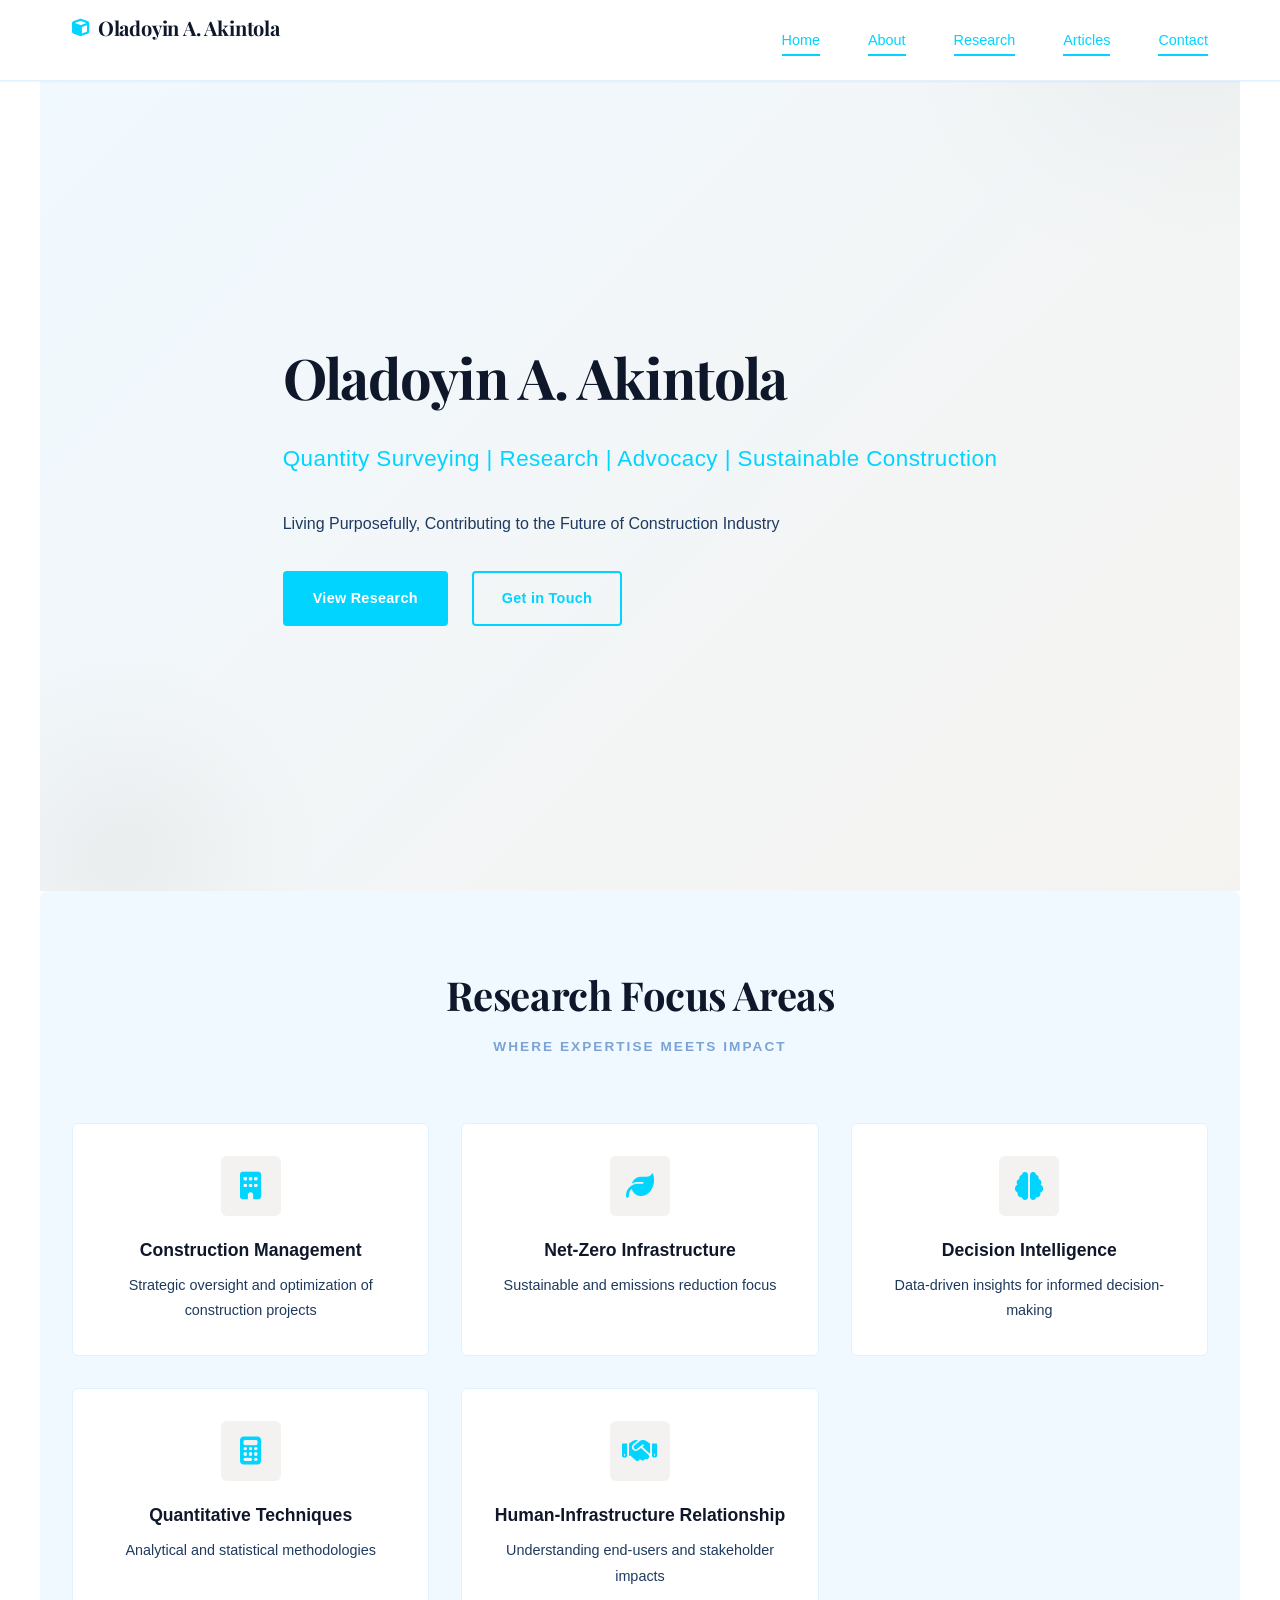
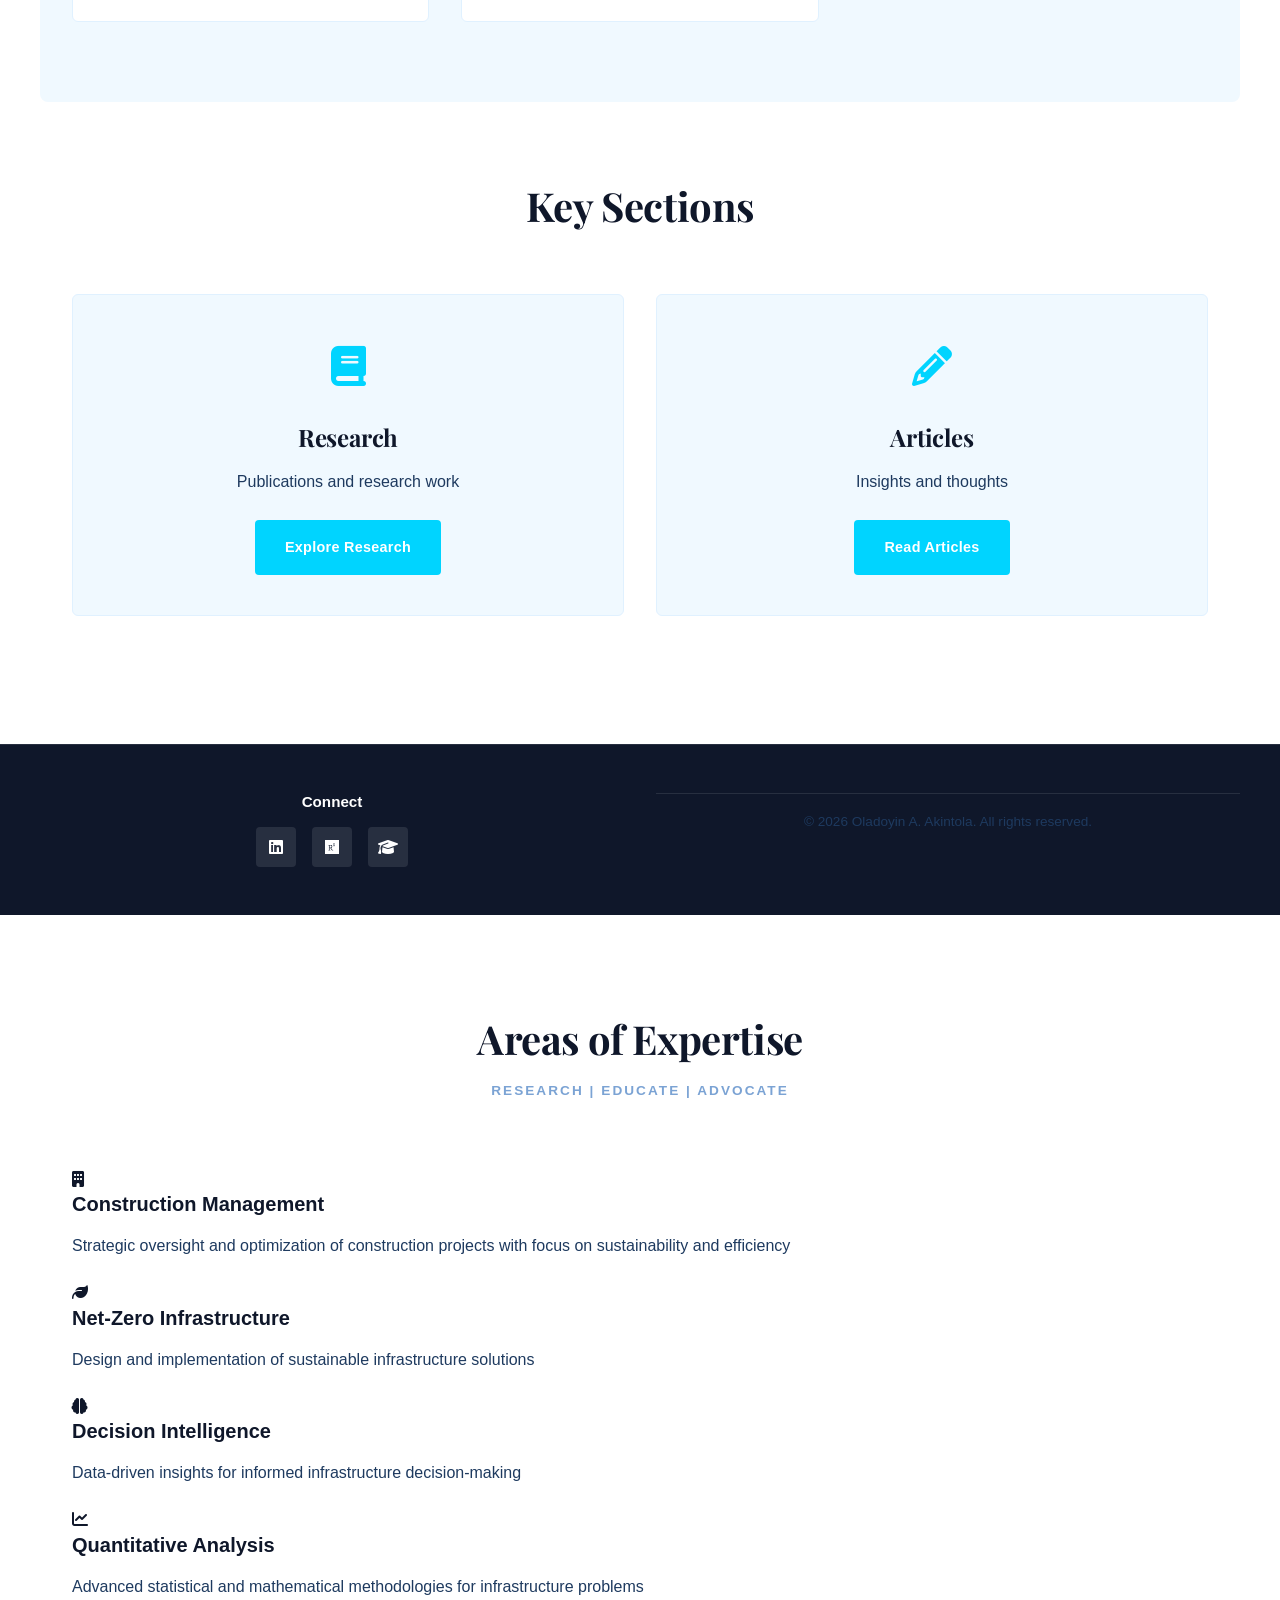
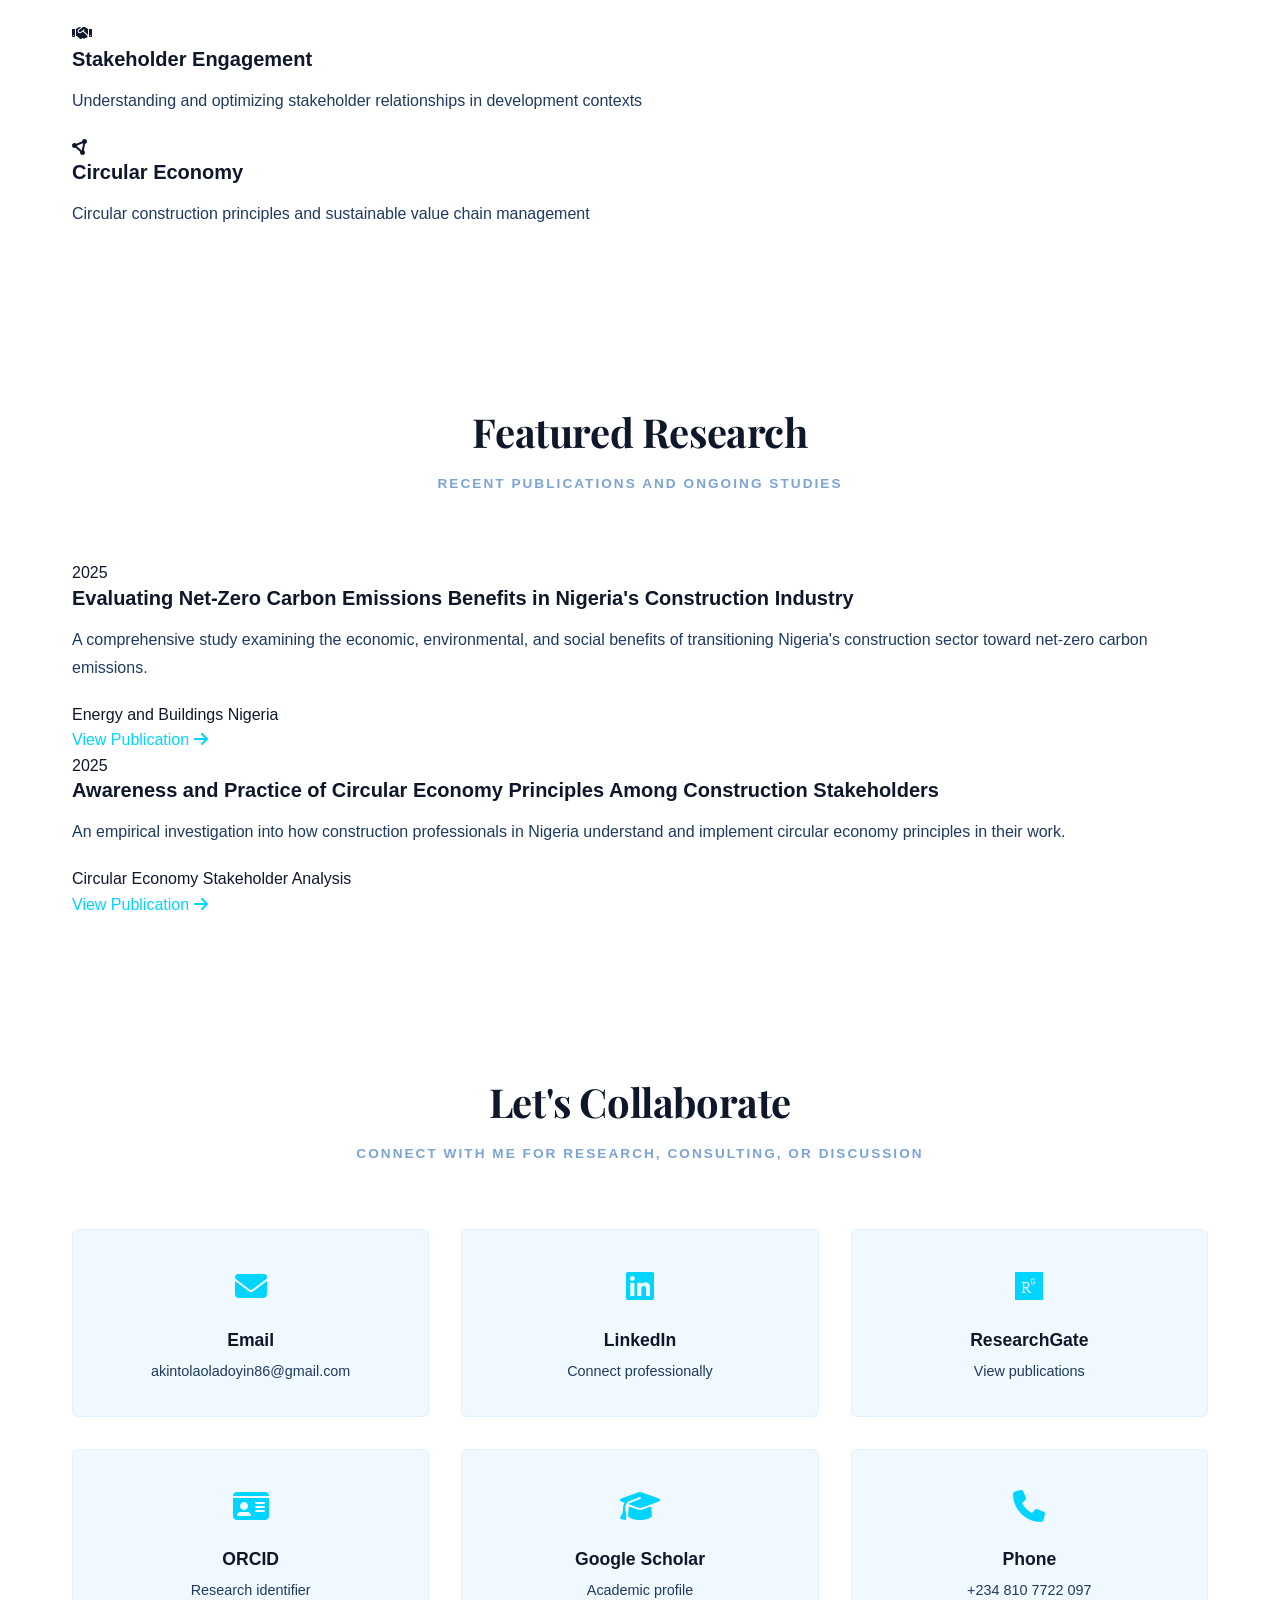
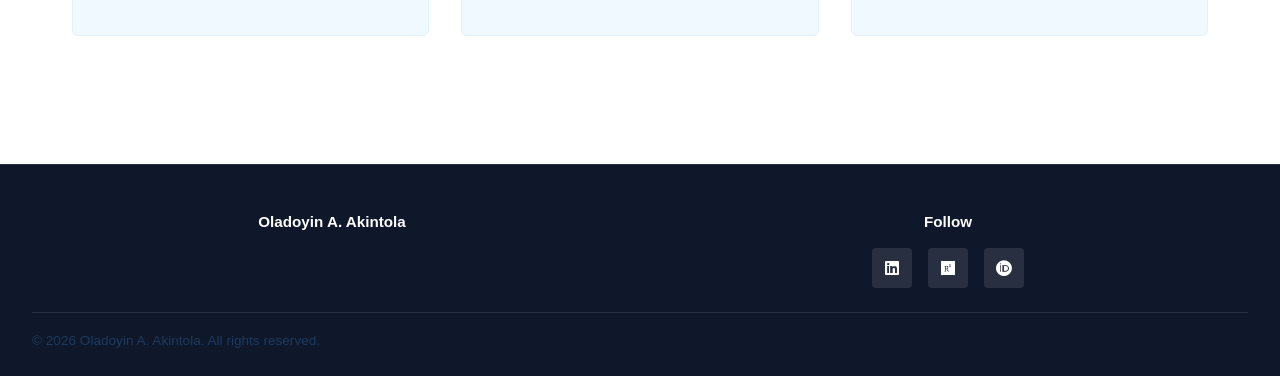
==== index.html @ c30447e1 "Update index.html" ====
<!DOCTYPE html>
<html lang="en">
<head>
    <meta charset="UTF-8">
    <meta name="viewport" content="width=device-width, initial-scale=1.0">
    <title>Oladoyin A. Akintola</title>
    <link href="https://fonts.googleapis.com/css2?family=Playfair+Display:wght@400;500;600;700&family=Inter:wght@300;400;500;600;700&display=swap" rel="stylesheet">
    <link rel="stylesheet" href="https://cdnjs.cloudflare.com/ajax/libs/font-awesome/6.4.0/css/all.min.css">
    <link rel="stylesheet" href="style.css">
</head>
<body>
    <!-- Navigation -->
    <nav class="navbar">
        <div class="nav-container">
            <h2 class="logo"><i class="fas fa-cube"></i> Oladoyin A. Akintola</h2>
            <ul class="nav-links">
                <li><a href="index.html" class="nav-link active">Home</a></li>
                <li><a href="about.html" class="nav-link">About</a></li>
                <li><a href="portfolio.html" class="nav-link">Research</a></li>
                <li><a href="blog.html" class="nav-link">Articles</a></li>
                <li><a href="contact.html" class="nav-link">Contact</a></li>
            </ul>
            <div class="hamburger">
                <span></span>
                <span></span>
                <span></span>
            </div>
        </div>
    </nav>

    <!-- HERO -->
    <section class="hero">
        <div class="hero-content">
            <div class="hero-text">
                <h1 class="hero-title">Oladoyin A. Akintola</h1>
                <p class="hero-subtitle">Quantity Surveying | Research | Advocacy | Sustainable Construction</p>
                <p class="hero-description">Living Purposefully, Contributing to the Future of Construction Industry</p>
                <div class="hero-cta">
                    <a href="#portfolio" class="btn btn-primary">View Research</a>
                    <a href="#contact" class="btn btn-secondary">Get in Touch</a>
                </div>
            </div>
        </div>
    </section>
  
    <!-- AREAS OF INTERESTS -->
    <section class="interests">
        <div class="section-header">
            <h2 class="section-title">Research Focus Areas</h2>
            <p class="section-subtitle">Where expertise meets impact</p>
        </div>
        <div class="interests-grid">
            <div class="interest-card">
                <div class="card-icon"><i class="fas fa-building"></i></div>
                <h3>Construction Management</h3>
                <p>Strategic oversight and optimization of construction projects</p>
            </div>
            <div class="interest-card">
                <div class="card-icon"><i class="fas fa-leaf"></i></div>
                <h3>Net-Zero Infrastructure</h3>
                <p>Sustainable and emissions reduction focus</p>
            </div>
            <div class="interest-card">
                <div class="card-icon"><i class="fas fa-brain"></i></div>
                <h3>Decision Intelligence</h3>
                <p>Data-driven insights for informed decision-making</p>
            </div>
            <div class="interest-card">
                <div class="card-icon"><i class="fas fa-calculator"></i></div>
                <h3>Quantitative Techniques</h3>
                <p>Analytical and statistical methodologies</p>
            </div>
            <div class="interest-card">
                <div class="card-icon"><i class="fas fa-handshake"></i></div>
                <h3>Human-Infrastructure Relationship</h3>
                <p>Understanding end-users and stakeholder impacts</p>
            </div>
        </div>
    </section>

    <!-- RESEARCH & ARTICLES -->
    <section class="actions" id="portfolio">
        <div class="section-header">
            <h2 class="section-title">Key Sections</h2>
        </div>
        <div class="actions-container">
            <div class="action-card">
                <div class="action-icon"><i class="fas fa-book"></i></div>
                <h2>Research</h2>
                <p>Publications and research work</p>
                <a href="portfolio.html" class="btn btn-primary">Explore Research</a>
            </div>

            <div class="action-card">
                <div class="action-icon"><i class="fas fa-pencil-alt"></i></div>
                <h2>Articles</h2>
                <p>Insights and thoughts</p>
                <a href="blog.html" class="btn btn-primary">Read Articles</a>
            </div>
        </div>
    </section>

    <!-- FOOTER -->
    <footer>
        <div class="footer-content">
            <div class="footer-section">
                <h4>Connect</h4>
                <div class="social-links">
                    <a href="https://www.linkedin.com/in/oladoyin-abidemi-akintola-975780237" title="LinkedIn" target="_blank"><i class="fab fa-linkedin"></i></a>
                    <a href="https://www.researchgate.net/profile/Oladoyin-Akintola" title="ResearchGate" target="_blank"><i class="fab fa-researchgate"></i></a>
                    <a href="https://scholar.google.com/citations?user=EJXc004AAAAJ&hl=en" title="Google Scholar" target="_blank"><i class="fas fa-graduation-cap"></i></a>
                </div>
            </div>
            <div class="footer-section">
                <p>&copy; 2026 Oladoyin A. Akintola. All rights reserved.</p>
            </div>
        </div>
    </footer>

    <script src="script.js"></script>
</body>
</html>
                    </p>
                </div>

    <!-- Expertise Section -->
    <section class="expertise" id="expertise">
        <div class="container">
            <div class="section-header">
                <h2 class="section-title">Areas of Expertise</h2>
                <p class="section-subtitle">Research | Educate | Advocate</p>
            </div>

            <div class="expertise-grid">
                <div class="expertise-card">
                    <div class="expertise-icon">
                        <i class="fas fa-building"></i>
                    </div>
                    <h3>Construction Management</h3>
                    <p>Strategic oversight and optimization of construction projects with focus on sustainability and efficiency</p>
                </div>

                <div class="expertise-card">
                    <div class="expertise-icon">
                        <i class="fas fa-leaf"></i>
                    </div>
                    <h3>Net-Zero Infrastructure</h3>
                    <p>Design and implementation of sustainable infrastructure solutions</p>
                </div>

                <div class="expertise-card">
                    <div class="expertise-icon">
                        <i class="fas fa-brain"></i>
                    </div>
                    <h3>Decision Intelligence</h3>
                    <p>Data-driven insights for informed infrastructure decision-making</p>
                </div>

                <div class="expertise-card">
                    <div class="expertise-icon">
                        <i class="fas fa-chart-line"></i>
                    </div>
                    <h3>Quantitative Analysis</h3>
                    <p>Advanced statistical and mathematical methodologies for infrastructure problems</p>
                </div>

                <div class="expertise-card">
                    <div class="expertise-icon">
                        <i class="fas fa-handshake"></i>
                    </div>
                    <h3>Stakeholder Engagement</h3>
                    <p>Understanding and optimizing stakeholder relationships in development contexts</p>
                </div>

                <div class="expertise-card">
                    <div class="expertise-icon">
                        <i class="fas fa-circle-nodes"></i>
                    </div>
                    <h3>Circular Economy</h3>
                    <p>Circular construction principles and sustainable value chain management</p>
                </div>
            </div>
        </div>
    </section>

    <!-- Research Section -->
    <section class="research" id="research">
        <div class="container">
            <div class="section-header">
                <h2 class="section-title">Featured Research</h2>
                <p class="section-subtitle">Recent publications and ongoing studies</p>
            </div>

            <div class="research-grid">
                <article class="research-card">
                    <div class="research-year">2025</div>
                    <h3>Evaluating Net-Zero Carbon Emissions Benefits in Nigeria's Construction Industry</h3>
                    <p>A comprehensive study examining the economic, environmental, and social benefits of transitioning Nigeria's construction sector toward net-zero carbon emissions.</p>
                    <div class="research-meta">
                        <span class="research-tag">Energy and Buildings</span>
                        <span class="research-tag">Nigeria</span>
                    </div>
                    <a href="https://doi.org/10.1016/j.enbuild.2025.116509" class="research-link" target="_blank">
                        View Publication <i class="fas fa-arrow-right"></i>
                    </a>
                </article>

                <article class="research-card">
                    <div class="research-year">2025</div>
                    <h3>Awareness and Practice of Circular Economy Principles Among Construction Stakeholders</h3>
                    <p>An empirical investigation into how construction professionals in Nigeria understand and implement circular economy principles in their work.</p>
                    <div class="research-meta">
                        <span class="research-tag">Circular Economy</span>
                        <span class="research-tag">Stakeholder Analysis</span>
                    </div>
                    <a href="https://doi.org/10.5130/ajceb.v25i2.9126" class="research-link" target="_blank">
                        View Publication <i class="fas fa-arrow-right"></i>
                    </a>
                </article>
            </div>
        </div>
    </section>

    <!-- Contact Section -->
    <section class="contact" id="contact">
        <div class="container">
            <div class="section-header">
                <h2 class="section-title">Let's Collaborate</h2>
                <p class="section-subtitle">Connect with me for research, consulting, or discussion</p>
            </div>

            <div class="contact-grid">
                <a href="mailto:akintolaoladoyin86@gmail.com" class="contact-card">
                    <div class="contact-icon">
                        <i class="fas fa-envelope"></i>
                    </div>
                    <h3>Email</h3>
                    <p>akintolaoladoyin86@gmail.com</p>
                </a>

                <a href="https://www.linkedin.com/in/oladoyin-abidemi-akintola-975780237" target="_blank" class="contact-card">
                    <div class="contact-icon">
                        <i class="fab fa-linkedin"></i>
                    </div>
                    <h3>LinkedIn</h3>
                    <p>Connect professionally</p>
                </a>

                <a href="https://www.researchgate.net/profile/Oladoyin-Akintola" target="_blank" class="contact-card">
                    <div class="contact-icon">
                        <i class="fab fa-researchgate"></i>
                    </div>
                    <h3>ResearchGate</h3>
                    <p>View publications</p>
                </a>

                <a href="https://orcid.org/0009-0006-7702-298X" target="_blank" class="contact-card">
                    <div class="contact-icon">
                        <i class="fas fa-id-card"></i>
                    </div>
                    <h3>ORCID</h3>
                    <p>Research identifier</p>
                </a>

                <a href="https://scholar.google.com/citations?user=EJXc004AAAAJ&hl=en" target="_blank" class="contact-card">
                    <div class="contact-icon">
                        <i class="fas fa-graduation-cap"></i>
                    </div>
                    <h3>Google Scholar</h3>
                    <p>Academic profile</p>
                </a>

                <a href="tel:+2348107722097" class="contact-card">
                    <div class="contact-icon">
                        <i class="fas fa-phone"></i>
                    </div>
                    <h3>Phone</h3>
                    <p>+234 810 7722 097</p>
                </a>
            </div>
        </div>
    </section>

    <!-- Footer -->
    <footer class="footer">
        <div class="container">
            <div class="footer-content">
                <div class="footer-section">
                    <h4>Oladoyin A. Akintola</h4>
                </div>

                <div class="footer-section">
                    <h4>Follow</h4>
                    <div class="social-links">
                        <a href="https://www.linkedin.com/in/oladoyin-abidemi-akintola-975780237" target="_blank">
                            <i class="fab fa-linkedin"></i>
                        </a>
                        <a href="https://www.researchgate.net/profile/Oladoyin-Akintola" target="_blank">
                            <i class="fab fa-researchgate"></i>
                        </a>
                        <a href="https://orcid.org/0009-0006-7702-298X" target="_blank">
                            <i class="fab fa-orcid"></i>
                        </a>
                    </div>
                </div>
            </div>

            <div class="footer-bottom">
                <p>&copy; 2026 Oladoyin A. Akintola. All rights reserved.</p>
            </div>
        </div>
    </footer>

    <script src="script.js"></script>
</body>
</html>
---- style.css ----
/* ========== PREMIUM MINIMAL DESIGN SYSTEM ========== */
/* RESPONSIVE DESIGN FOR ALL DEVICES: Smartwatches, Phones, Tablets, Laptops, Desktops */
/* COLOR PALETTE: Modern Tech-Forward (Blue & Teal) */
:root {
    /* Color Palette - Modern Tech-Forward */
    --dark: #0f172a;             /* Deep Navy */
    --slate: #1e3a5f;            /* Navy Slate */
    --gray-light: #7ba3d4;       /* Light Blue-Gray */
    --border: #e0f1ff;           /* Light Blue Border */
    --bg-light: #f0f9ff;         /* Very Light Blue Background */
    --bg: #ffffff;               /* White */
    
    /* Accent Colors - Blue & Teal Vibrant */
    --accent: #00d4ff;           /* Vibrant Cyan - PRIMARY */
    --accent-gold: #0ea5e9;      /* Sky Blue - SECONDARY */
    --accent-sage: #06b6d4;      /* Teal - TERTIARY */
    
    /* Typography */
    --font-serif: 'Playfair Display', Georgia, serif;
    --font-sans: -apple-system, BlinkMacSystemFont, 'Segoe UI', 'Roboto', sans-serif;
    
    /* Effects */
    --shadow-sm: 0 1px 2px rgba(0, 0, 0, 0.04);
    --shadow-md: 0 4px 12px rgba(15, 23, 42, 0.12);
    --shadow-lg: 0 12px 32px rgba(15, 23, 42, 0.15);
    --transition: all 0.3s ease;
}

/* ========== RESET ========== */
*,
*::before,
*::after {
    margin: 0;
    padding: 0;
    box-sizing: border-box;
}

html {
    scroll-behavior: smooth;
}

body {
    font-family: var(--font-sans);
    background-color: var(--bg);
    color: var(--dark);
    line-height: 1.6;
    -webkit-font-smoothing: antialiased;
}

/* ========== TYPOGRAPHY ========== */
h1, h2, h3, h4, h5, h6 {
    font-weight: 700;
    line-height: 1.2;
    color: var(--dark);
}

h1 {
    font-family: var(--font-serif);
    font-size: clamp(1.75rem, 8vw, 3.5rem);
    margin-bottom: 1.5rem;
    letter-spacing: -0.02em;
}

h2 {
    font-family: var(--font-serif);
    font-size: clamp(1.5rem, 6vw, 2.5rem);
    margin-bottom: 1.5rem;
    letter-spacing: -0.01em;
}

h3 {
    font-size: 1.25rem;
    margin-bottom: 1rem;
    font-weight: 600;
}

p {
    margin-bottom: 1.25rem;
    line-height: 1.75;
    color: var(--slate);
}

a {
    color: var(--accent);
    text-decoration: none;
    transition: var(--transition);
}

a:hover {
    color: var(--accent-gold);
}

/* ========== NAVBAR ========== */
.navbar {
    background-color: var(--bg);
    border-bottom: 1px solid var(--border);
    position: sticky;
    top: 0;
    z-index: 1000;
    backdrop-filter: blur(10px);
    background-color: rgba(255, 255, 255, 0.95);
}

.nav-container {
    max-width: 1200px;
    margin: 0 auto;
    padding: 1rem 2rem;
    display: flex;
    justify-content: space-between;
    align-items: center;
}

.logo {
    font-family: var(--font-serif);
    font-size: 1.25rem;
    font-weight: 700;
    color: var(--dark);
    display: flex;
    align-items: center;
    gap: 0.5rem;
}

.logo i {
    color: var(--accent);
    font-size: 1.1rem;
}

.nav-links {
    list-style: none;
    display: flex;
    gap: 3rem;
}

.nav-link {
    color: var(--slate);
    font-size: 0.9rem;
    font-weight: 500;
    position: relative;
    transition: var(--transition);
}

.nav-link:hover,
.nav-link.active {
    color: var(--accent);
}

.nav-link::after {
    content: '';
    position: absolute;
    bottom: -8px;
    left: 0;
    width: 0;
    height: 2px;
    background-color: var(--accent);
    transition: width 0.3s ease;
}

.nav-link:hover::after,
.nav-link.active::after {
    width: 100%;
}

.hamburger {
    display: none;
    flex-direction: column;
    gap: 5px;
    cursor: pointer;
}

.hamburger span {
    width: 24px;
    height: 2px;
    background-color: var(--dark);
    border-radius: 1px;
    transition: var(--transition);
}

/* ========== HERO ========== */
.hero {
    min-height: 90vh;
    background: linear-gradient(135deg, var(--bg-light) 0%, #f5f3f0 100%);
    display: flex;
    align-items: center;
    justify-content: center;
    padding: 4rem 2rem;
    position: relative;
    overflow: hidden;
}

.hero::before {
    content: '';
    position: absolute;
    top: -50%;
    right: -20%;
    width: 600px;
    height: 600px;
    background: radial-gradient(circle, rgba(122, 138, 128, 0.08) 0%, transparent 70%);
    border-radius: 50%;
    animation: float 20s ease-in-out infinite;
}

.hero::after {
    content: '';
    position: absolute;
    bottom: -20%;
    left: -10%;
    width: 400px;
    height: 400px;
    background: radial-gradient(circle, rgba(107, 91, 71, 0.06) 0%, transparent 70%);
    border-radius: 50%;
    animation: float 25s ease-in-out infinite;
}

.hero-content {
    position: relative;
    z-index: 2;
    max-width: 900px;
    text-align: left;
    animation: fadeInUp 0.8s ease 0.2s both;
}

.hero-title {
    font-size: clamp(2rem, 8vw, 3.5rem);
    line-height: 1.1;
    margin-bottom: 2rem;
    color: var(--dark);
}

.hero-subtitle {
    font-size: clamp(1rem, 3vw, 1.4rem);
    color: var(--accent);
    margin-bottom: 2rem;
    font-weight: 500;
    letter-spacing: 0.02em;
}

.hero-description {
    font-size: 1rem;
    color: var(--slate);
    max-width: 600px;
    margin-bottom: 2rem;
    line-height: 1.8;
}

.hero-cta {
    display: flex;
    gap: 1.5rem;
    flex-wrap: wrap;
}

/* ========== BUTTONS ========== */
.btn {
    display: inline-block;
    padding: 0.875rem 1.75rem;
    border-radius: 4px;
    font-size: 0.9rem;
    font-weight: 600;
    text-decoration: none;
    border: 2px solid transparent;
    cursor: pointer;
    transition: var(--transition);
    letter-spacing: 0.02em;
}

.btn-primary {
    background-color: var(--accent);
    color: white;
}

.btn-primary:hover {
    background-color: var(--accent-gold);
    transform: translateY(-2px);
    box-shadow: var(--shadow-md);
}

.btn-secondary {
    background-color: transparent;
    color: var(--accent);
    border: 2px solid var(--accent);
}

.btn-secondary:hover {
    background-color: var(--accent);
    color: white;
}

/* ========== SECTIONS ========== */
section {
    padding: 5rem 2rem;
    max-width: 1200px;
    margin: 0 auto;
}

.section-header {
    text-align: center;
    margin-bottom: 4rem;
}

.section-title {
    font-size: clamp(1.75rem, 5vw, 2.5rem);
    margin-bottom: 1rem;
    color: var(--dark);
}

.section-subtitle {
    font-size: 0.85rem;
    color: var(--gray-light);
    letter-spacing: 0.15em;
    text-transform: uppercase;
    font-weight: 600;
}

/* ========== INTERESTS SECTION ========== */
.interests {
    background-color: var(--bg-light);
    border-radius: 8px;
}

.interests-grid {
    display: grid;
    grid-template-columns: repeat(auto-fit, minmax(250px, 1fr));
    gap: 2rem;
}

.interest-card {
    background-color: var(--bg);
    padding: 2rem;
    border-radius: 6px;
    border: 1px solid var(--border);
    text-align: center;
    transition: var(--transition);
}

.interest-card:hover {
    border-color: var(--accent);
    box-shadow: var(--shadow-md);
    transform: translateY(-4px);
}

.card-icon {
    width: 60px;
    height: 60px;
    margin: 0 auto 1.5rem;
    background-color: rgba(107, 91, 71, 0.08);
    border-radius: 6px;
    display: flex;
    align-items: center;
    justify-content: center;
    font-size: 1.75rem;
    color: var(--accent);
    transition: var(--transition);
}

.interest-card:hover .card-icon {
    background-color: var(--accent);
    color: white;
    transform: scale(1.1);
}

.interest-card h3 {
    font-size: 1.1rem;
    margin-bottom: 0.75rem;
}

.interest-card p {
    font-size: 0.9rem;
    margin-bottom: 0;
}

/* ========== ACTIONS SECTION ========== */
.actions {
    background-color: var(--bg);
}

.actions-container {
    display: grid;
    grid-template-columns: repeat(auto-fit, minmax(300px, 1fr));
    gap: 2rem;
}

.action-card {
    background-color: var(--bg-light);
    padding: 2.5rem;
    border-radius: 6px;
    border: 1px solid var(--border);
    text-align: center;
    transition: var(--transition);
}

.action-card:hover {
    border-color: var(--accent);
    box-shadow: var(--shadow-md);
    transform: translateY(-6px);
}

.action-icon {
    font-size: 2.5rem;
    color: var(--accent);
    margin-bottom: 1.5rem;
    transition: var(--transition);
}

.action-card:hover .action-icon {
    transform: scale(1.15);
}

.action-card h2 {
    margin-bottom: 1rem;
    font-size: 1.5rem;
}

.action-card p {
    margin-bottom: 1.5rem;
}

/* ========== PAGE SECTIONS ========== */
.page-hero {
    min-height: 50vh;
    background: linear-gradient(135deg, var(--bg-light) 0%, #f5f3f0 100%);
    display: flex;
    align-items: center;
    justify-content: center;
    padding: 4rem 2rem;
    text-align: center;
}

.page-hero-content h1 {
    margin-bottom: 1rem;
}

.page-subtitle {
    font-size: 1rem;
    color: var(--accent);
    font-weight: 600;
}

/* ========== ABOUT ========== */
.about-section {
    background-color: var(--bg);
}

.about-content {
    max-width: 900px;
    margin: 0 auto;
}

.about-intro {
    margin-bottom: 3rem;
}

.about-intro h2,
.about-mission h2 {
    color: var(--dark);
    margin-bottom: 1rem;
}

.about-intro p,
.about-mission p {
    font-size: 1rem;
    line-height: 1.8;
}

.about-intro p strong {
    color: var(--accent);
}

.about-grid {
    display: grid;
    grid-template-columns: repeat(auto-fit, minmax(250px, 1fr));
    gap: 2rem;
    margin-bottom: 3rem;
}

.about-card {
    background-color: var(--bg-light);
    padding: 2rem;
    border-radius: 6px;
    border: 1px solid var(--border);
    text-align: center;
    transition: var(--transition);
}

.about-card:hover {
    border-color: var(--accent);
    box-shadow: var(--shadow-md);
    transform: translateY(-4px);
}

.about-icon {
    font-size: 2rem;
    color: var(--accent);
    margin-bottom: 1rem;
    transition: var(--transition);
}

.about-card:hover .about-icon {
    transform: scale(1.15);
}

.about-card h3 {
    margin-bottom: 0.75rem;
}

.about-card p {
    font-size: 0.9rem;
    margin-bottom: 0;
}

.about-mission {
    background-color: var(--bg-light);
    padding: 2rem;
    border-radius: 6px;
    border-left: 4px solid var(--accent);
}

.about-mission p {
    margin-bottom: 0;
}

/* ========== BLOG ========== */
.blog-section {
    background-color: var(--bg);
}

.blog-grid {
    display: grid;
    grid-template-columns: repeat(auto-fit, minmax(280px, 1fr));
    gap: 2rem;
}

.blog-card {
    background-color: var(--bg-light);
    padding: 2rem;
    border-radius: 6px;
    border: 1px solid var(--border);
    transition: var(--transition);
}

.blog-card:hover {
    border-color: var(--accent);
    box-shadow: var(--shadow-md);
    transform: translateY(-4px);
}

.blog-date {
    font-size: 0.75rem;
    color: var(--accent);
    font-weight: 700;
    letter-spacing: 0.1em;
    text-transform: uppercase;
    margin-bottom: 0.75rem;
}

.blog-card h3 {
    font-size: 1.1rem;
    margin-bottom: 1rem;
}

.blog-card p {
    font-size: 0.9rem;
    margin-bottom: 1rem;
}

.blog-meta {
    display: flex;
    gap: 0.5rem;
    flex-wrap: wrap;
}

.blog-category {
    display: inline-block;
    background-color: var(--bg);
    color: var(--accent);
    padding: 0.35rem 0.7rem;
    border-radius: 3px;
    font-size: 0.7rem;
    font-weight: 600;
    border: 1px solid var(--border);
}

.blog-read-time {
    font-size: 0.75rem;
    color: var(--gray-light);
    margin-top: 1rem;
    font-style: italic;
}

.blog-instruction {
    background-color: #f8f8f8;
    padding: 2rem;
    text-align: center;
}

.blog-instruction code {
    background-color: #e5e5e5;
    padding: 0.25rem 0.5rem;
    border-radius: 3px;
    font-family: 'Courier New', monospace;
    color: var(--accent);
}

/* ========== PORTFOLIO ========== */
.portfolio-section {
    background-color: var(--bg);
}

.portfolio-container {
    max-width: 900px;
    margin: 0 auto;
}

.project-card {
    background-color: var(--bg-light);
    padding: 2rem;
    border-radius: 6px;
    border: 1px solid var(--border);
    margin-bottom: 2rem;
    transition: var(--transition);
}

.project-card:hover {
    border-color: var(--accent);
    box-shadow: var(--shadow-md);
}

.project-year {
    display: inline-block;
    background-color: var(--accent);
    color: white;
    padding: 0.35rem 0.75rem;
    border-radius: 3px;
    font-size: 0.75rem;
    font-weight: 700;
    margin-bottom: 1rem;
}

.project-card h2 {
    font-size: 1.35rem;
    margin-bottom: 1rem;
    line-height: 1.4;
}

.project-description {
    color: var(--slate);
    font-size: 0.95rem;
    margin-bottom: 1.5rem;
}

.project-meta {
    display: flex;
    gap: 0.5rem;
    flex-wrap: wrap;
    margin-bottom: 1.5rem;
}

.project-tag {
    display: inline-block;
    background-color: var(--bg);
    color: var(--accent);
    padding: 0.35rem 0.7rem;
    border-radius: 3px;
    font-size: 0.7rem;
    font-weight: 600;
    border: 1px solid var(--border);
}

/* ========== CONTACT ========== */
.contact-section {
    background-color: var(--bg);
}

.contact-container {
    max-width: 900px;
    margin: 0 auto;
}

.contact-info {
    text-align: center;
    margin-bottom: 3rem;
}

.contact-info h2 {
    margin-bottom: 1rem;
}

.contact-info p {
    max-width: 600px;
    margin: 0 auto;
}

.contact-grid {
    display: grid;
    grid-template-columns: repeat(auto-fit, minmax(250px, 1fr));
    gap: 2rem;
}

.contact-card {
    background-color: var(--bg-light);
    padding: 2rem;
    border-radius: 6px;
    border: 1px solid var(--border);
    text-align: center;
    transition: var(--transition);
    text-decoration: none;
    color: inherit;
}

.contact-card:hover {
    border-color: var(--accent);
    box-shadow: var(--shadow-md);
    transform: translateY(-4px);
}

.contact-icon {
    font-size: 2rem;
    color: var(--accent);
    margin-bottom: 1rem;
    transition: var(--transition);
}

.contact-card:hover .contact-icon {
    transform: scale(1.15);
}

.contact-card h3 {
    font-size: 1.1rem;
    margin-bottom: 0.5rem;
}

.contact-card p {
    font-size: 0.9rem;
    margin-bottom: 0;
}

/* ========== FOOTER ========== */
footer {
    background-color: var(--dark);
    color: rgba(255, 255, 255, 0.8);
    padding: 3rem 2rem 1.5rem;
    margin-top: 3rem;
    border-top: 1px solid rgba(255, 255, 255, 0.1);
}

.footer-content {
    max-width: 1200px;
    margin: 0 auto;
    display: grid;
    grid-template-columns: repeat(auto-fit, minmax(250px, 1fr));
    gap: 2rem;
    text-align: center;
    margin-bottom: 1.5rem;
}

.footer-section h4 {
    font-size: 0.95rem;
    margin-bottom: 1rem;
    font-weight: 700;
    color: white;
}

.social-links {
    display: flex;
    gap: 1rem;
    justify-content: center;
}

.social-links a {
    width: 40px;
    height: 40px;
    background-color: rgba(255, 255, 255, 0.1);
    border-radius: 4px;
    display: flex;
    align-items: center;
    justify-content: center;
    color: white;
    text-decoration: none;
    font-size: 1rem;
    transition: var(--transition);
}

.social-links a:hover {
    background-color: var(--accent);
    transform: translateY(-3px);
}

footer p {
    border-top: 1px solid rgba(255, 255, 255, 0.1);
    padding-top: 1rem;
    font-size: 0.85rem;
    margin-bottom: 0;
}

/* ========== ANIMATIONS ========== */
@keyframes fadeInUp {
    from {
        opacity: 0;
        transform: translateY(30px);
    }
    to {
        opacity: 1;
        transform: translateY(0);
    }
}

@keyframes float {
    0%, 100% {
        transform: translateY(0);
    }
    50% {
        transform: translateY(20px);
    }
}

/* ========== RESPONSIVE DESIGN ========== */
/* SMARTWATCH - Ultra-small devices (< 300px) */
@media (max-width: 299px) {
    .nav-container {
        padding: 0.75rem;
    }

    .logo {
        font-size: 0.85rem;
    }

    .logo i {
        font-size: 0.8rem;
    }

    .nav-links {
        display: none;
        position: absolute;
        top: 100%;
        left: 0;
        right: 0;
        flex-direction: column;
        background-color: var(--bg);
        border-bottom: 1px solid var(--border);
        gap: 0;
        padding: 0.5rem;
        width: 100%;
        z-index: 999;
    }

    .nav-links.active {
        display: flex;
    }

    .nav-link {
        font-size: 0.75rem;
        padding: 0.5rem 0.25rem;
    }

    .hamburger {
        display: flex;
    }

    .hamburger span {
        width: 18px;
        height: 1.5px;
    }

    h1 {
        font-size: clamp(1.2rem, 4vw, 1.8rem);
    }

    h2 {
        font-size: clamp(1rem, 3.5vw, 1.5rem);
    }

    section {
        padding: 1.5rem 0.75rem;
    }

    .hero {
        min-height: 50vh;
        padding: 2rem 1rem;
    }

    .hero-title {
        font-size: clamp(1.2rem, 5vw, 1.8rem);
        margin-bottom: 1rem;
    }

    .hero-subtitle {
        font-size: clamp(0.75rem, 2.5vw, 1rem);
        margin-bottom: 0.75rem;
    }

    .hero-description {
        font-size: 0.75rem;
        margin-bottom: 1rem;
    }

    .hero-cta {
        gap: 0.5rem;
        flex-direction: column;
    }

    .btn {
        padding: 0.5rem 1rem;
        font-size: 0.7rem;
    }

    .interests-grid,
    .actions-container,
    .about-grid,
    .blog-grid,
    .contact-grid,
    .portfolio-container {
        grid-template-columns: 1fr;
        gap: 1rem;
    }

    .interest-card,
    .action-card,
    .about-card,
    .blog-card,
    .contact-card,
    .project-card {
        padding: 1rem;
    }

    .card-icon {
        width: 40px;
        height: 40px;
        font-size: 1.2rem;
    }

    .page-hero {
        min-height: 40vh;
        padding: 2rem 1rem;
    }
}

/* MOBILE PHONES - Small devices (300px - 640px) */
@media (min-width: 300px) and (max-width: 640px) {
    .nav-container {
        padding: 0.75rem 1rem;
    }

    .logo {
        font-size: 1rem;
    }

    .nav-links {
        display: none;
        position: absolute;
        top: 100%;
        left: 0;
        right: 0;
        flex-direction: column;
        background-color: var(--bg);
        border-bottom: 1px solid var(--border);
        gap: 0;
        padding: 0.75rem;
        width: 100%;
        z-index: 999;
    }

    .nav-links.active {
        display: flex;
    }

    .nav-link {
        color: var(--slate);
        font-size: 0.85rem;
        padding: 0.75rem 0.5rem;
    }

    .hamburger {
        display: flex;
    }

    .hamburger span {
        width: 20px;
        height: 2px;
    }

    h1 {
        font-size: clamp(1.4rem, 5vw, 2rem);
    }

    h2 {
        font-size: clamp(1.1rem, 4vw, 1.75rem);
    }

    section {
        padding: 2rem 1rem;
    }

    .hero {
        min-height: 60vh;
        padding: 2.5rem 1rem;
    }

    .hero-title {
        font-size: clamp(1.4rem, 6vw, 2rem);
        margin-bottom: 1rem;
    }

    .hero-subtitle {
        font-size: clamp(0.85rem, 3vw, 1.1rem);
        margin-bottom: 1rem;
    }

    .hero-description {
        font-size: 0.85rem;
        margin-bottom: 1.25rem;
    }

    .hero-cta {
        gap: 0.75rem;
        flex-direction: column;
    }

    .btn {
        width: 100%;
        padding: 0.75rem 1.25rem;
        font-size: 0.8rem;
        text-align: center;
    }

    .interests-grid,
    .actions-container,
    .about-grid,
    .blog-grid,
    .contact-grid,
    .portfolio-container {
        grid-template-columns: 1fr;
        gap: 1.25rem;
    }

    .interest-card,
    .action-card,
    .about-card,
    .blog-card,
    .contact-card,
    .project-card {
        padding: 1.25rem;
    }

    .card-icon {
        width: 50px;
        height: 50px;
        font-size: 1.4rem;
    }

    .page-hero {
        min-height: 45vh;
        padding: 2.5rem 1rem;
    }

    .section-header {
        margin-bottom: 2.5rem;
    }

    .hero::before {
        width: 300px;
        height: 300px;
    }

    .hero::after {
        width: 200px;
        height: 200px;
    }
}

/* TABLETS - Medium devices (641px - 1024px) */
@media (min-width: 641px) and (max-width: 1024px) {
    .nav-links {
        gap: 1.5rem;
    }

    .nav-link {
        font-size: 0.9rem;
    }

    h1 {
        font-size: clamp(1.75rem, 6vw, 2.5rem);
    }

    h2 {
        font-size: clamp(1.4rem, 5vw, 2rem);
    }

    section {
        padding: 4rem 1.5rem;
    }

    .interests-grid,
    .actions-container,
    .about-grid,
    .blog-grid,
    .contact-grid,
    .portfolio-container {
        grid-template-columns: repeat(2, 1fr);
        gap: 1.5rem;
    }

    .btn {
        padding: 0.875rem 1.5rem;
        font-size: 0.85rem;
    }

    .page-hero {
        min-height: 50vh;
    }

    .section-header {
        margin-bottom: 3.5rem;
    }
}

/* LARGE DEVICES - Desktops/Laptops (1025px+) */
@media (min-width: 1025px) {
    .nav-links {
        gap: 3rem;
    }

    h1 {
        font-size: clamp(2rem, 8vw, 3.5rem);
    }

    h2 {
        font-size: clamp(1.5rem, 6vw, 2.5rem);
    }

    section {
        padding: 5rem 2rem;
    }

    .interests-grid,
    .actions-container,
    .about-grid,
    .contact-grid,
    .portfolio-container {
        grid-template-columns: repeat(auto-fit, minmax(280px, 1fr));
    }

    .blog-grid {
        grid-template-columns: repeat(auto-fit, minmax(280px, 1fr));
    }

    .btn {
        padding: 0.875rem 1.75rem;
    }

    .page-hero {
        min-height: 50vh;
    }

    .section-header {
        margin-bottom: 4rem;
    }
}
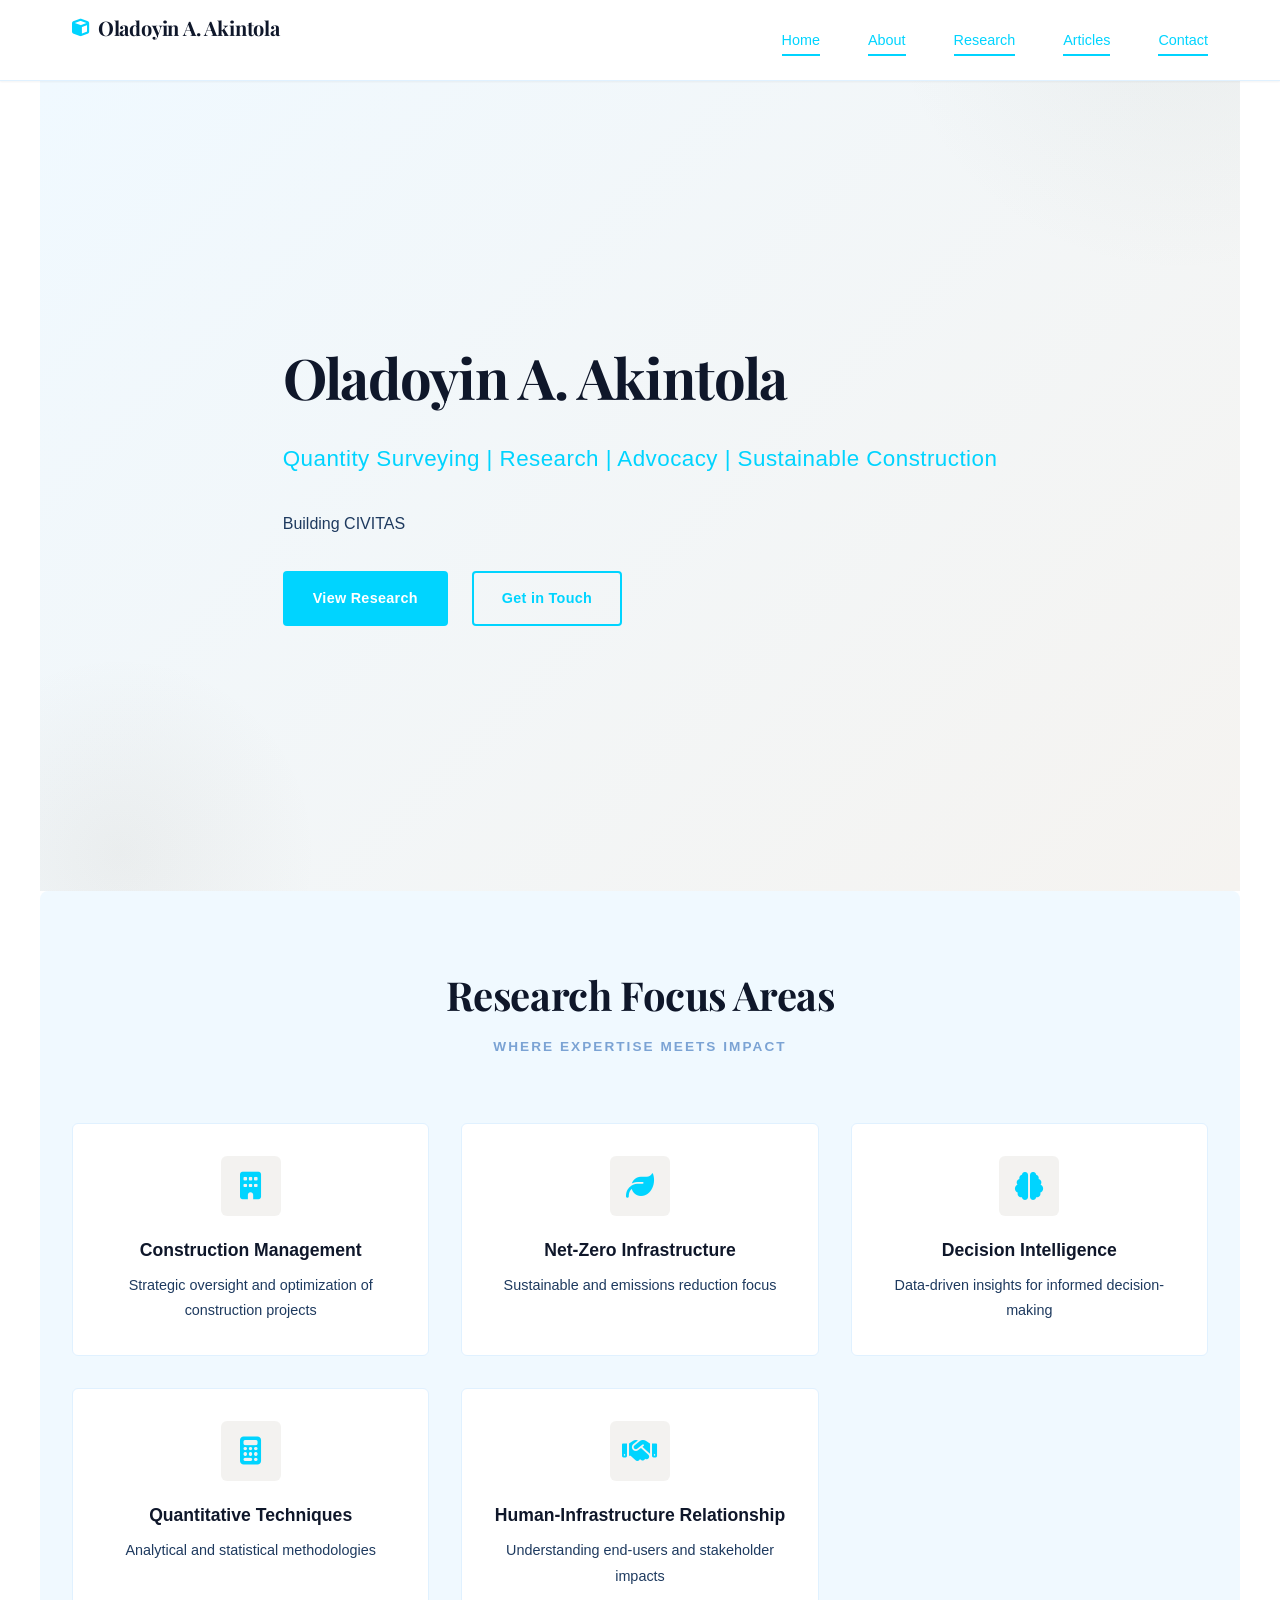
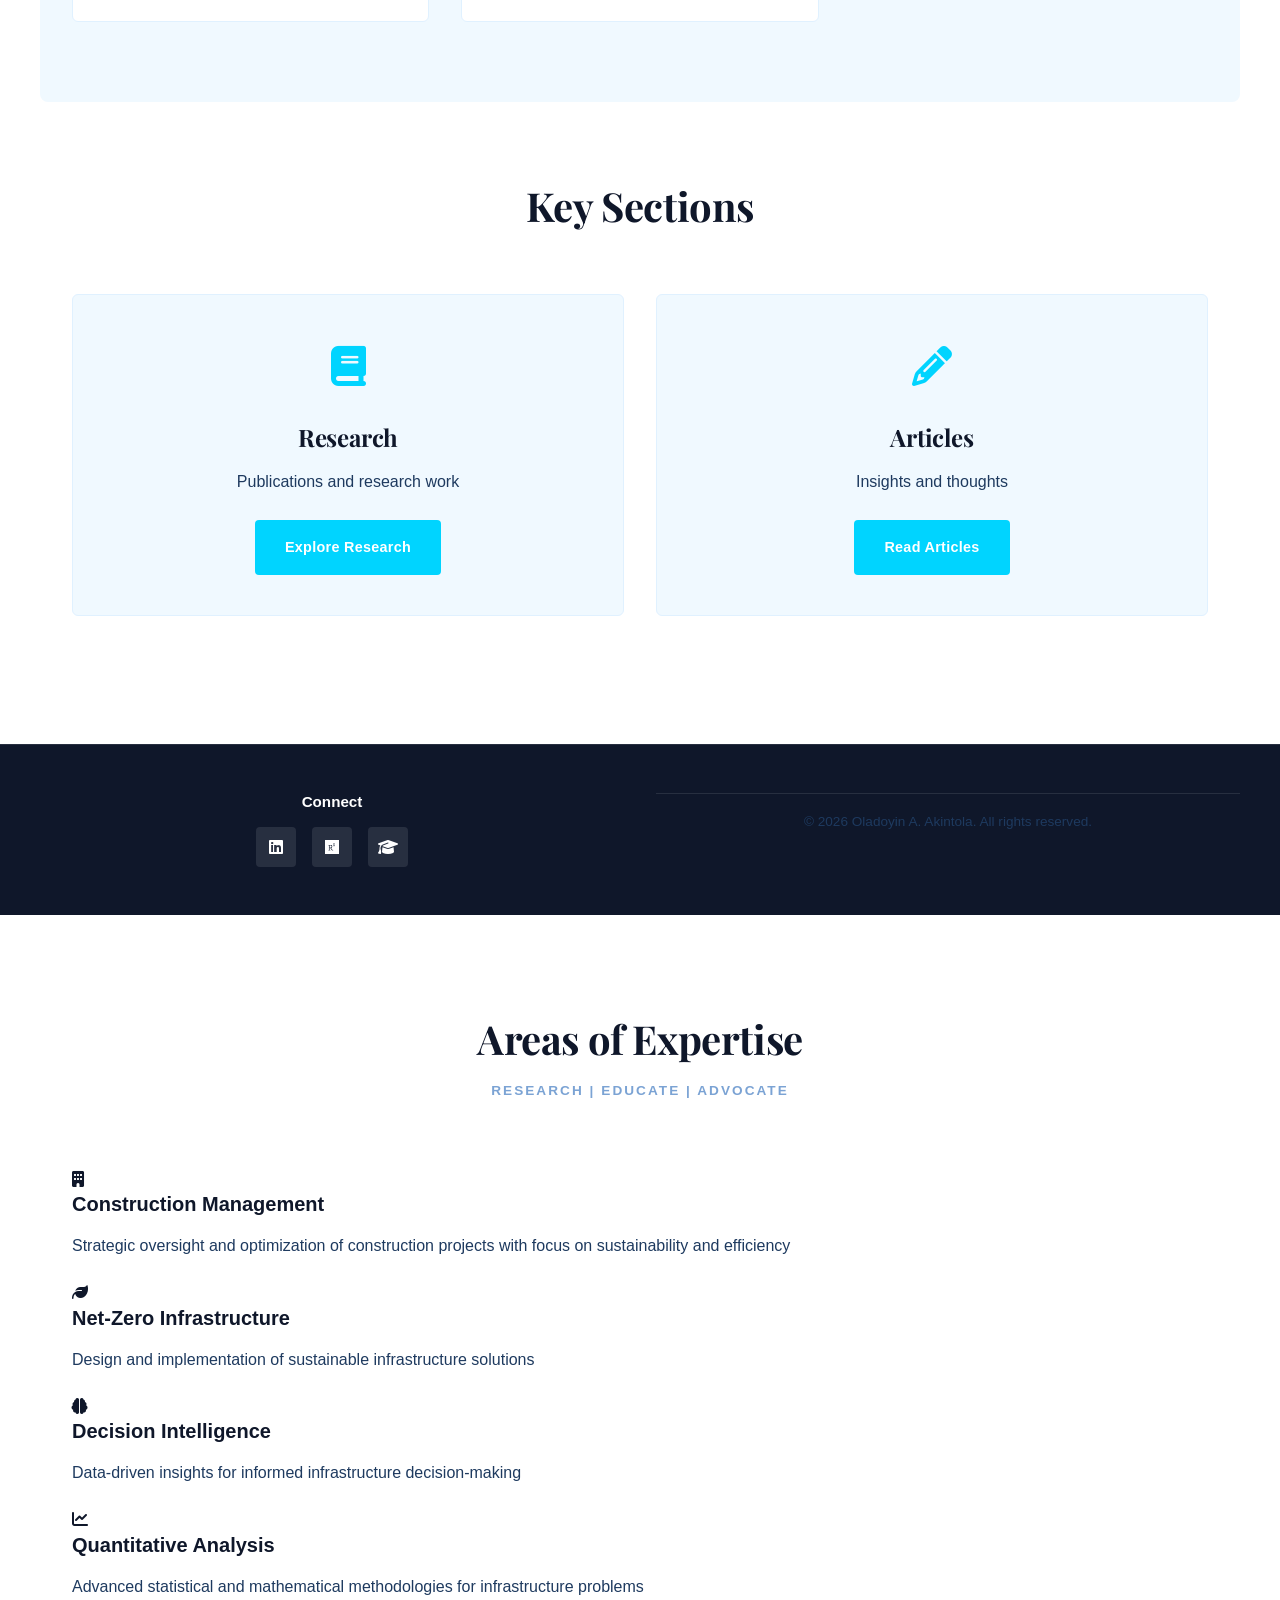
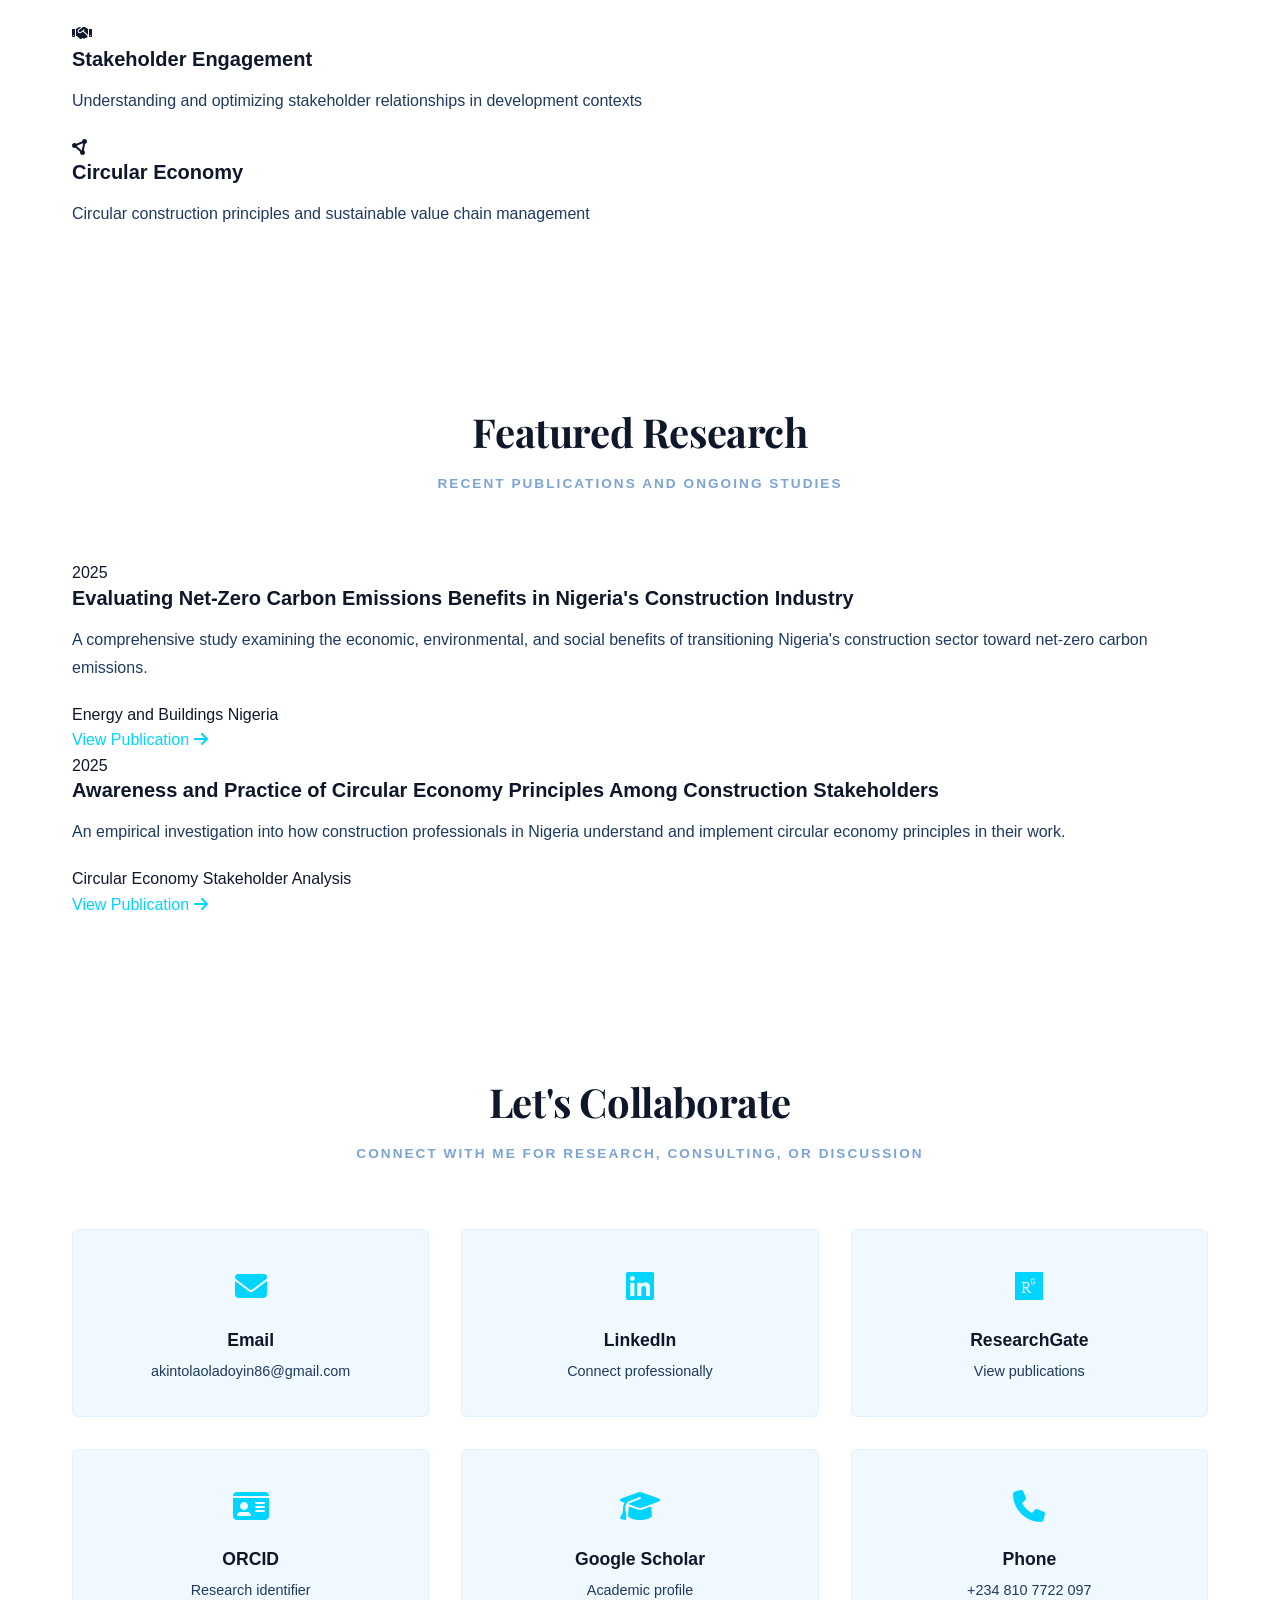
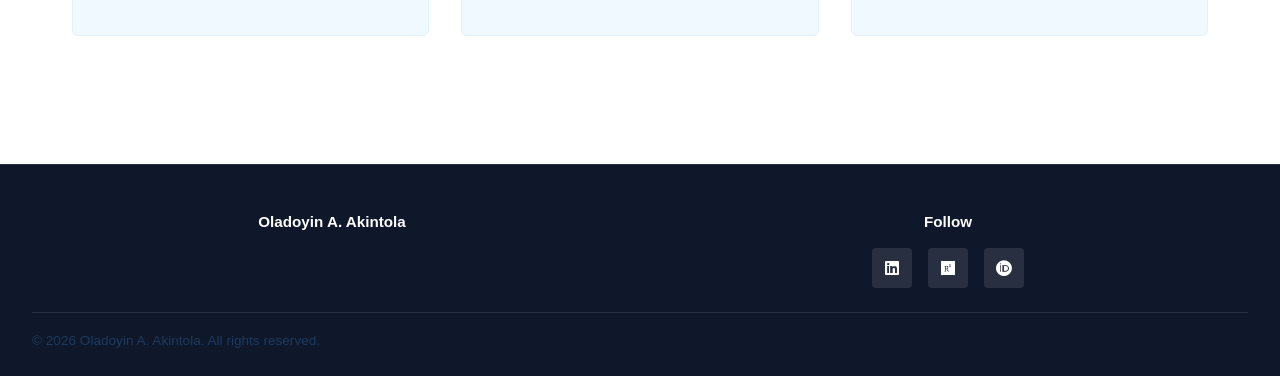
==== commit 8a263e99: "Update index.html" ====
--- a/index.html
+++ b/index.html
@@ -34,7 +34,7 @@
             <div class="hero-text">
                 <h1 class="hero-title">Oladoyin A. Akintola</h1>
                 <p class="hero-subtitle">Quantity Surveying | Research | Advocacy | Sustainable Construction</p>
-                <p class="hero-description">Living Purposefully, Contributing to the Future of Construction Industry</p>
+                <p class="hero-description">Building CIVITAS</p>
                 <div class="hero-cta">
                     <a href="#portfolio" class="btn btn-primary">View Research</a>
                     <a href="#contact" class="btn btn-secondary">Get in Touch</a>
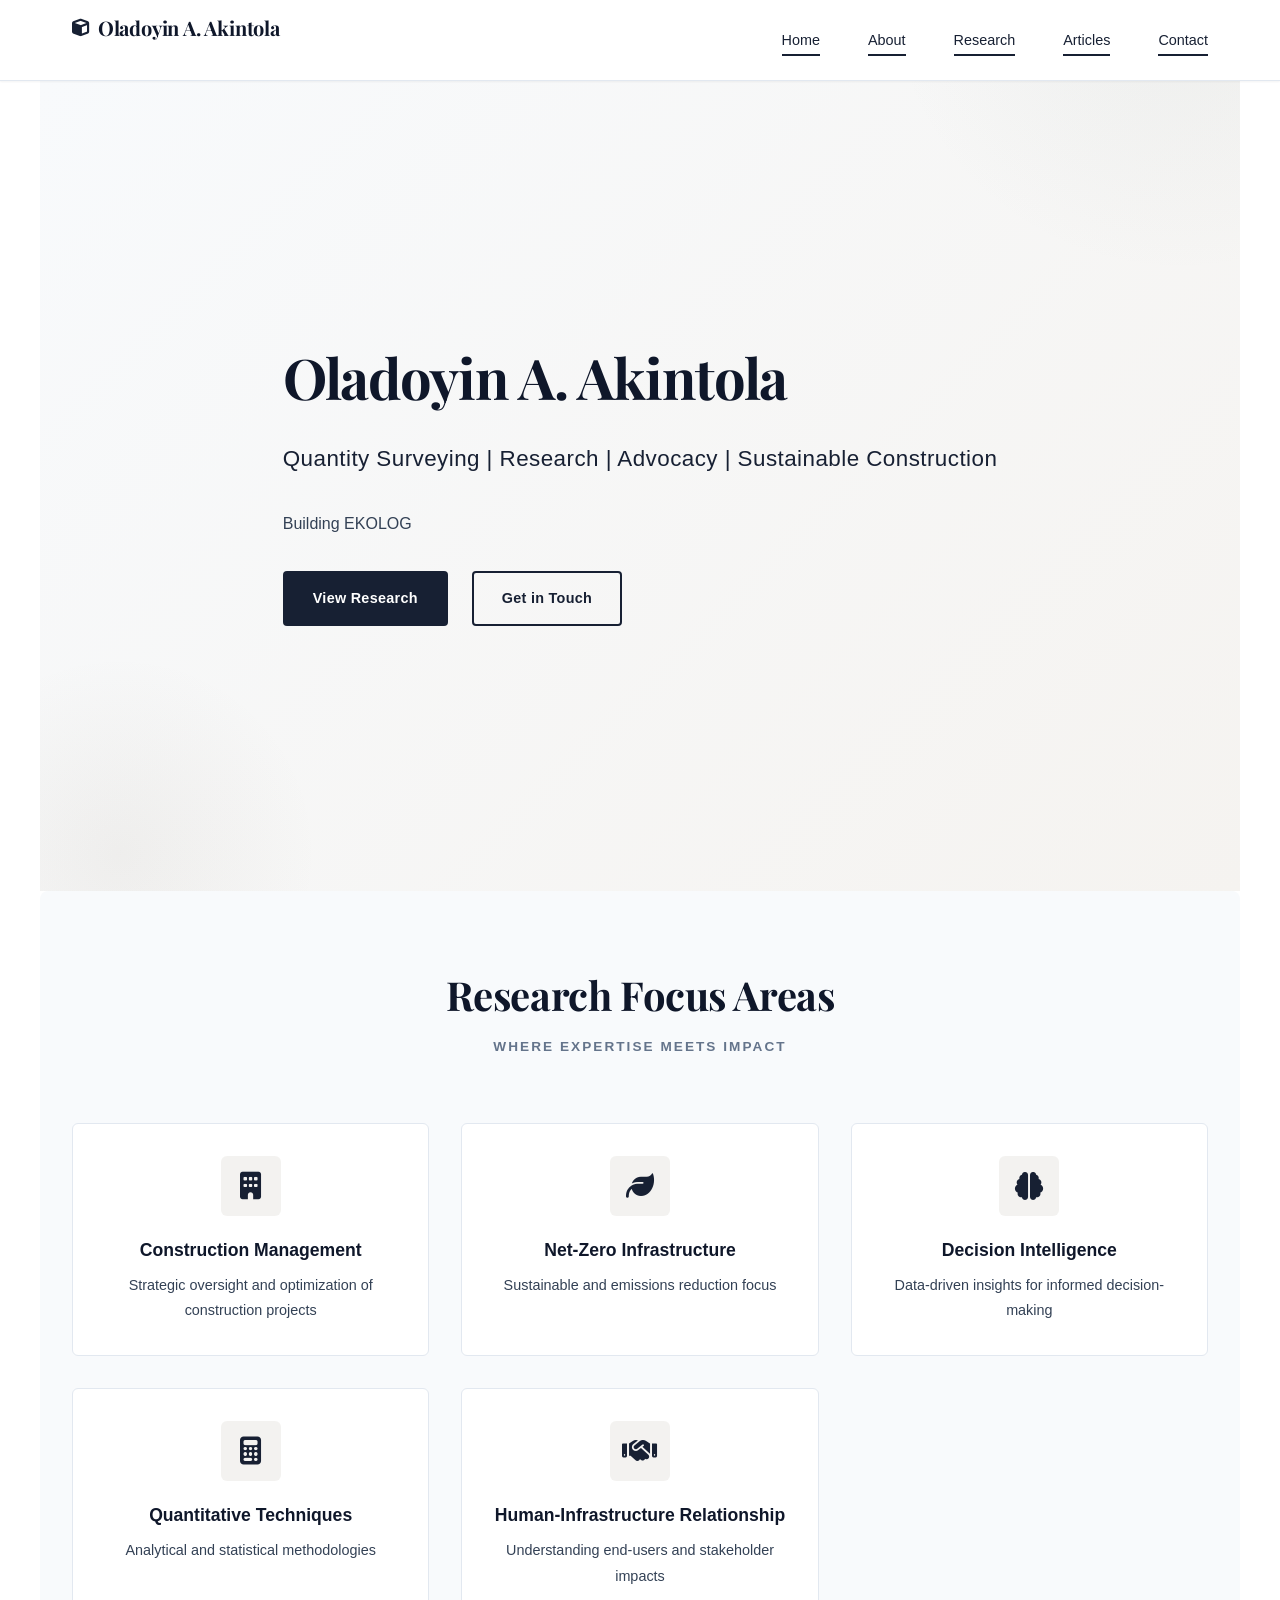
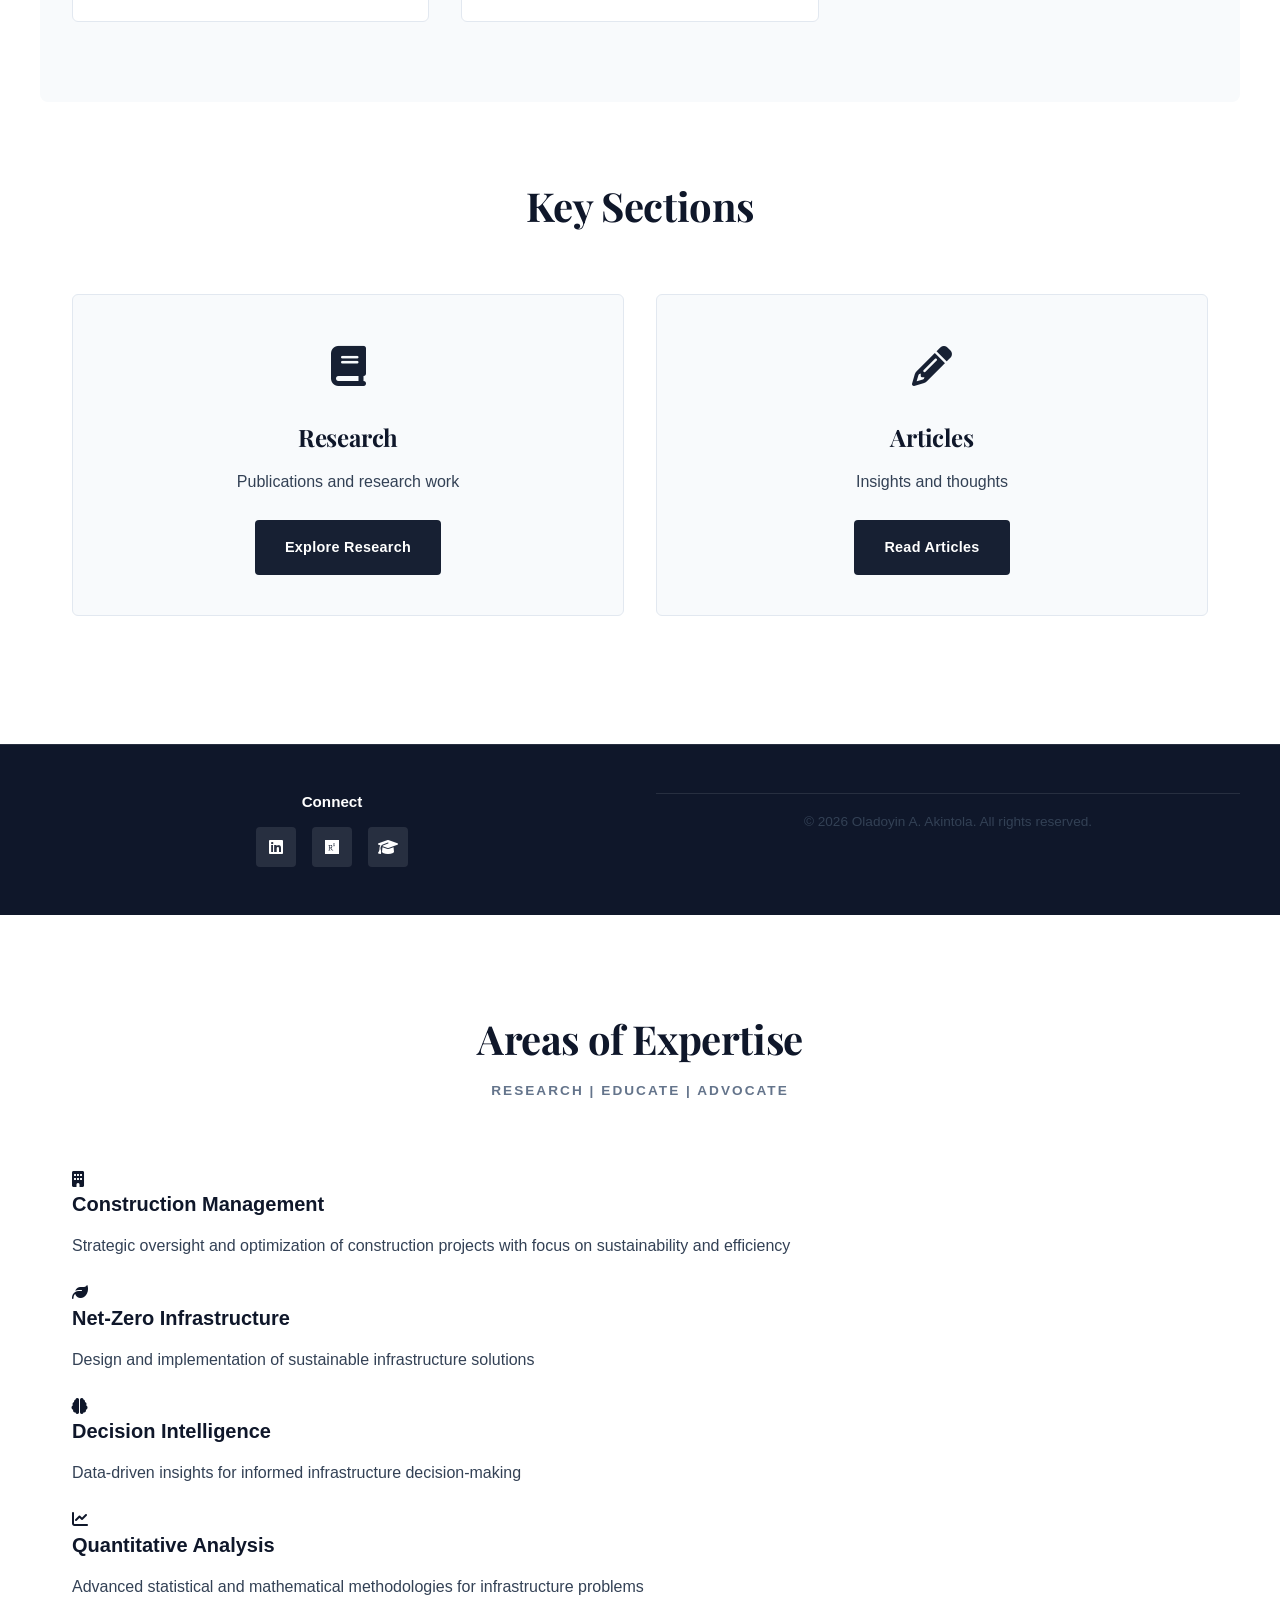
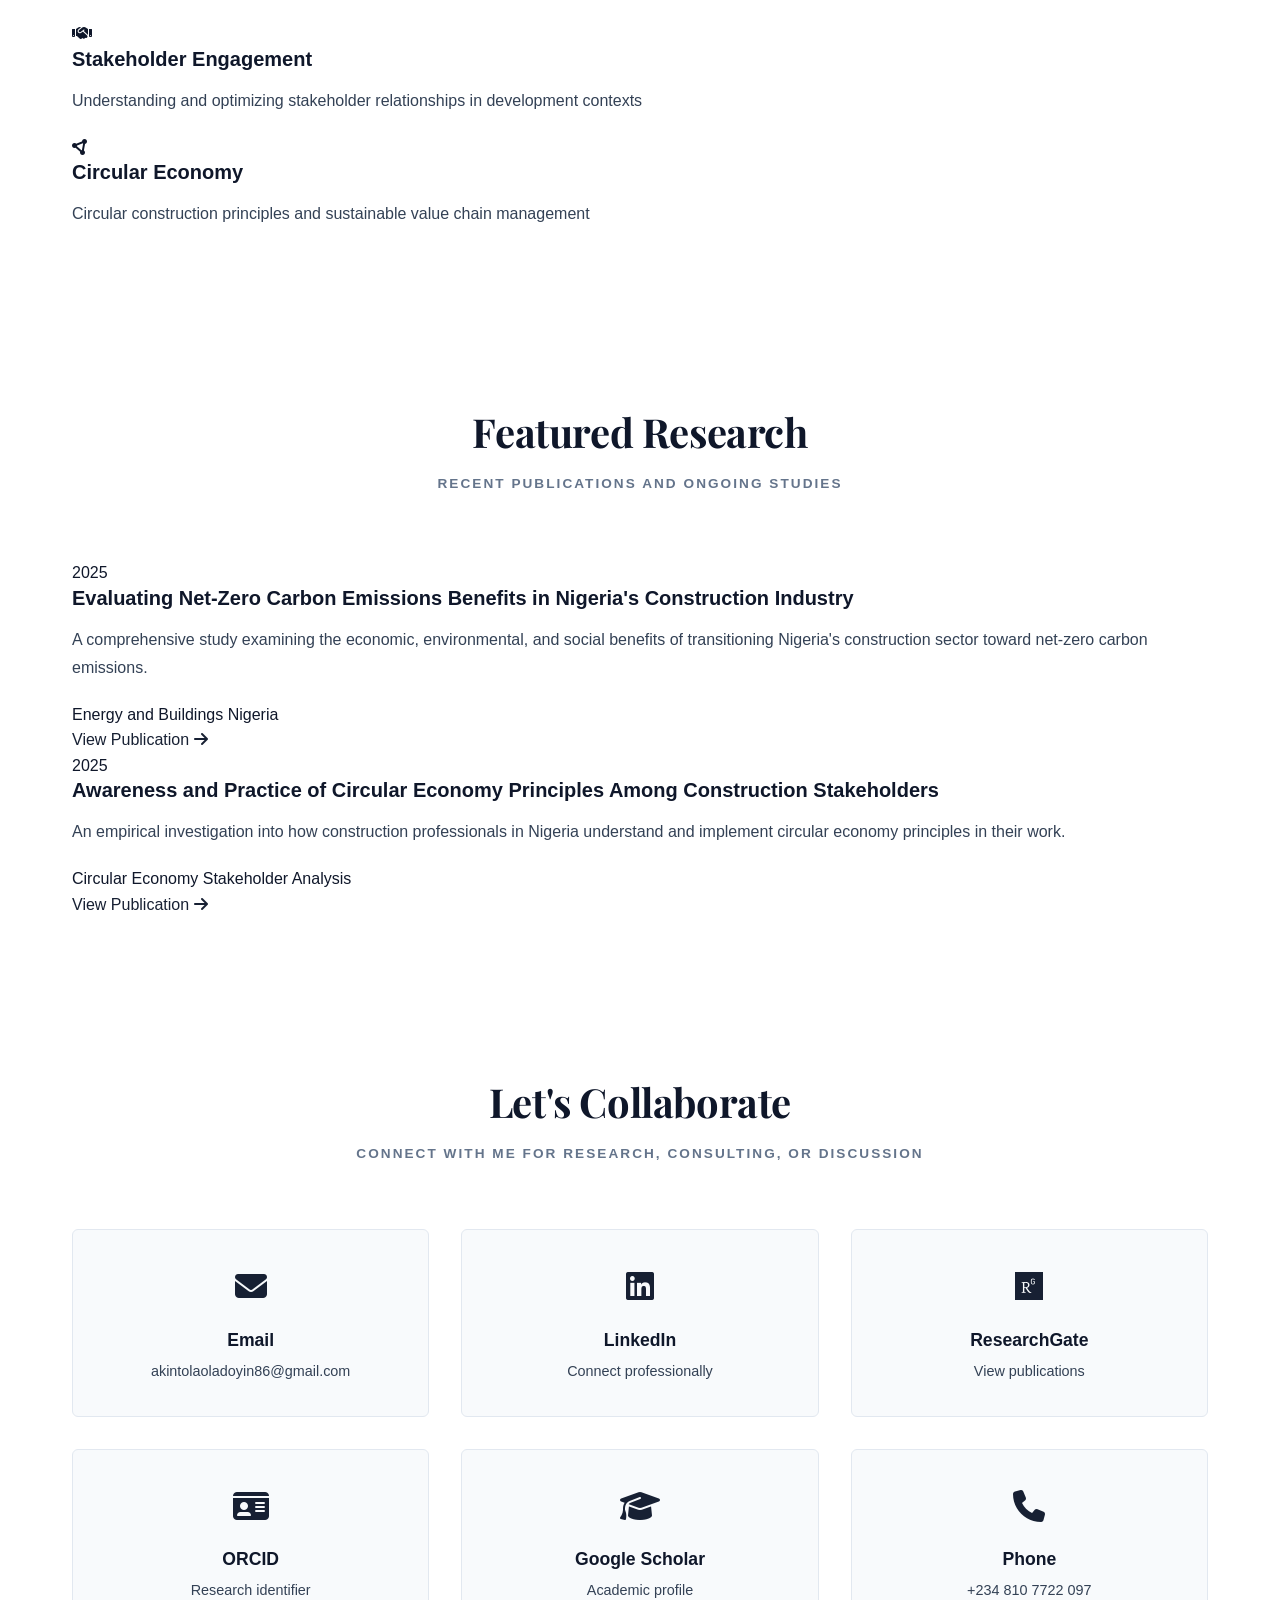
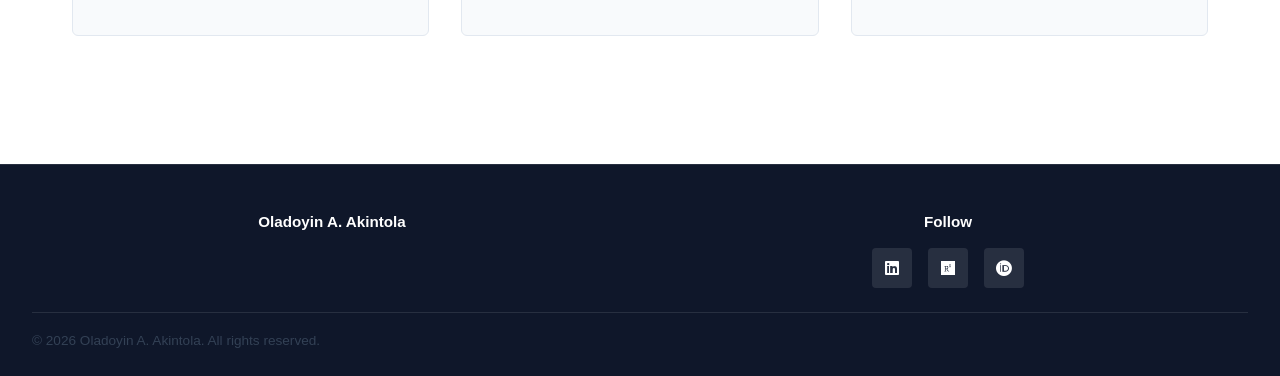
==== commit 643242bb: "Update index.html" ====
--- a/index.html
+++ b/index.html
@@ -34,7 +34,7 @@
             <div class="hero-text">
                 <h1 class="hero-title">Oladoyin A. Akintola</h1>
                 <p class="hero-subtitle">Quantity Surveying | Research | Advocacy | Sustainable Construction</p>
-                <p class="hero-description">Building CIVITAS</p>
+                <p class="hero-description">Building EKOLOG</p>
                 <div class="hero-cta">
                     <a href="#portfolio" class="btn btn-primary">View Research</a>
                     <a href="#contact" class="btn btn-secondary">Get in Touch</a>
--- a/style.css
+++ b/style.css
@@ -1,29 +1,40 @@
-/* ========== PREMIUM MINIMAL DESIGN SYSTEM ========== */
-/* RESPONSIVE DESIGN FOR ALL DEVICES: Smartwatches, Phones, Tablets, Laptops, Desktops */
-/* COLOR PALETTE: Modern Tech-Forward (Blue & Teal) */
+/* ========== PREMIUM ACADEMIC DESIGN SYSTEM ========== */
+/* PERSONAL WEBSITE - RESEARCHER / SUSTAINABILITY / INFRASTRUCTURE BRAND */
+
 :root {
-    /* Color Palette - Modern Tech-Forward */
-    --dark: #0f172a;             /* Deep Navy */
-    --slate: #1e3a5f;            /* Navy Slate */
-    --gray-light: #7ba3d4;       /* Light Blue-Gray */
-    --border: #e0f1ff;           /* Light Blue Border */
-    --bg-light: #f0f9ff;         /* Very Light Blue Background */
-    --bg: #ffffff;               /* White */
-    
-    /* Accent Colors - Blue & Teal Vibrant */
-    --accent: #00d4ff;           /* Vibrant Cyan - PRIMARY */
-    --accent-gold: #0ea5e9;      /* Sky Blue - SECONDARY */
-    --accent-sage: #06b6d4;      /* Teal - TERTIARY */
-    
+
+    /* Primary Colors - Authority & Intelligence */
+    --dark: #0f172a;
+    --slate: #334155;
+    --gray-light: #64748b;
+    --border: #e2e8f0;
+
+
+    /* Background Colors - Clean Academic Style */
+    --bg-light: #f8fafc;
+    --bg: #ffffff;
+
+
+    /* Accent Colors - Excellence & Sustainability */
+    --accent: #172033;
+    --accent-gold: #b8956a;
+    --accent-sage: #6b8e7f;
+
+
     /* Typography */
     --font-serif: 'Playfair Display', Georgia, serif;
     --font-sans: -apple-system, BlinkMacSystemFont, 'Segoe UI', 'Roboto', sans-serif;
-    
+
+
     /* Effects */
-    --shadow-sm: 0 1px 2px rgba(0, 0, 0, 0.04);
-    --shadow-md: 0 4px 12px rgba(15, 23, 42, 0.12);
-    --shadow-lg: 0 12px 32px rgba(15, 23, 42, 0.15);
-    --transition: all 0.3s ease;
+    --shadow-sm: 0 2px 4px rgba(15, 23, 42, 0.06);
+    --shadow-md: 0 6px 16px rgba(15, 23, 42, 0.10);
+    --shadow-lg: 0 12px 30px rgba(15, 23, 42, 0.14);
+
+
+    /* Transitions */
+    --transition: all 300ms cubic-bezier(0.4, 0, 0.2, 1);
+
 }
 
 /* ========== RESET ========== */
@@ -1152,4 +1163,4 @@
     .section-header {
         margin-bottom: 4rem;
     }
-}+}
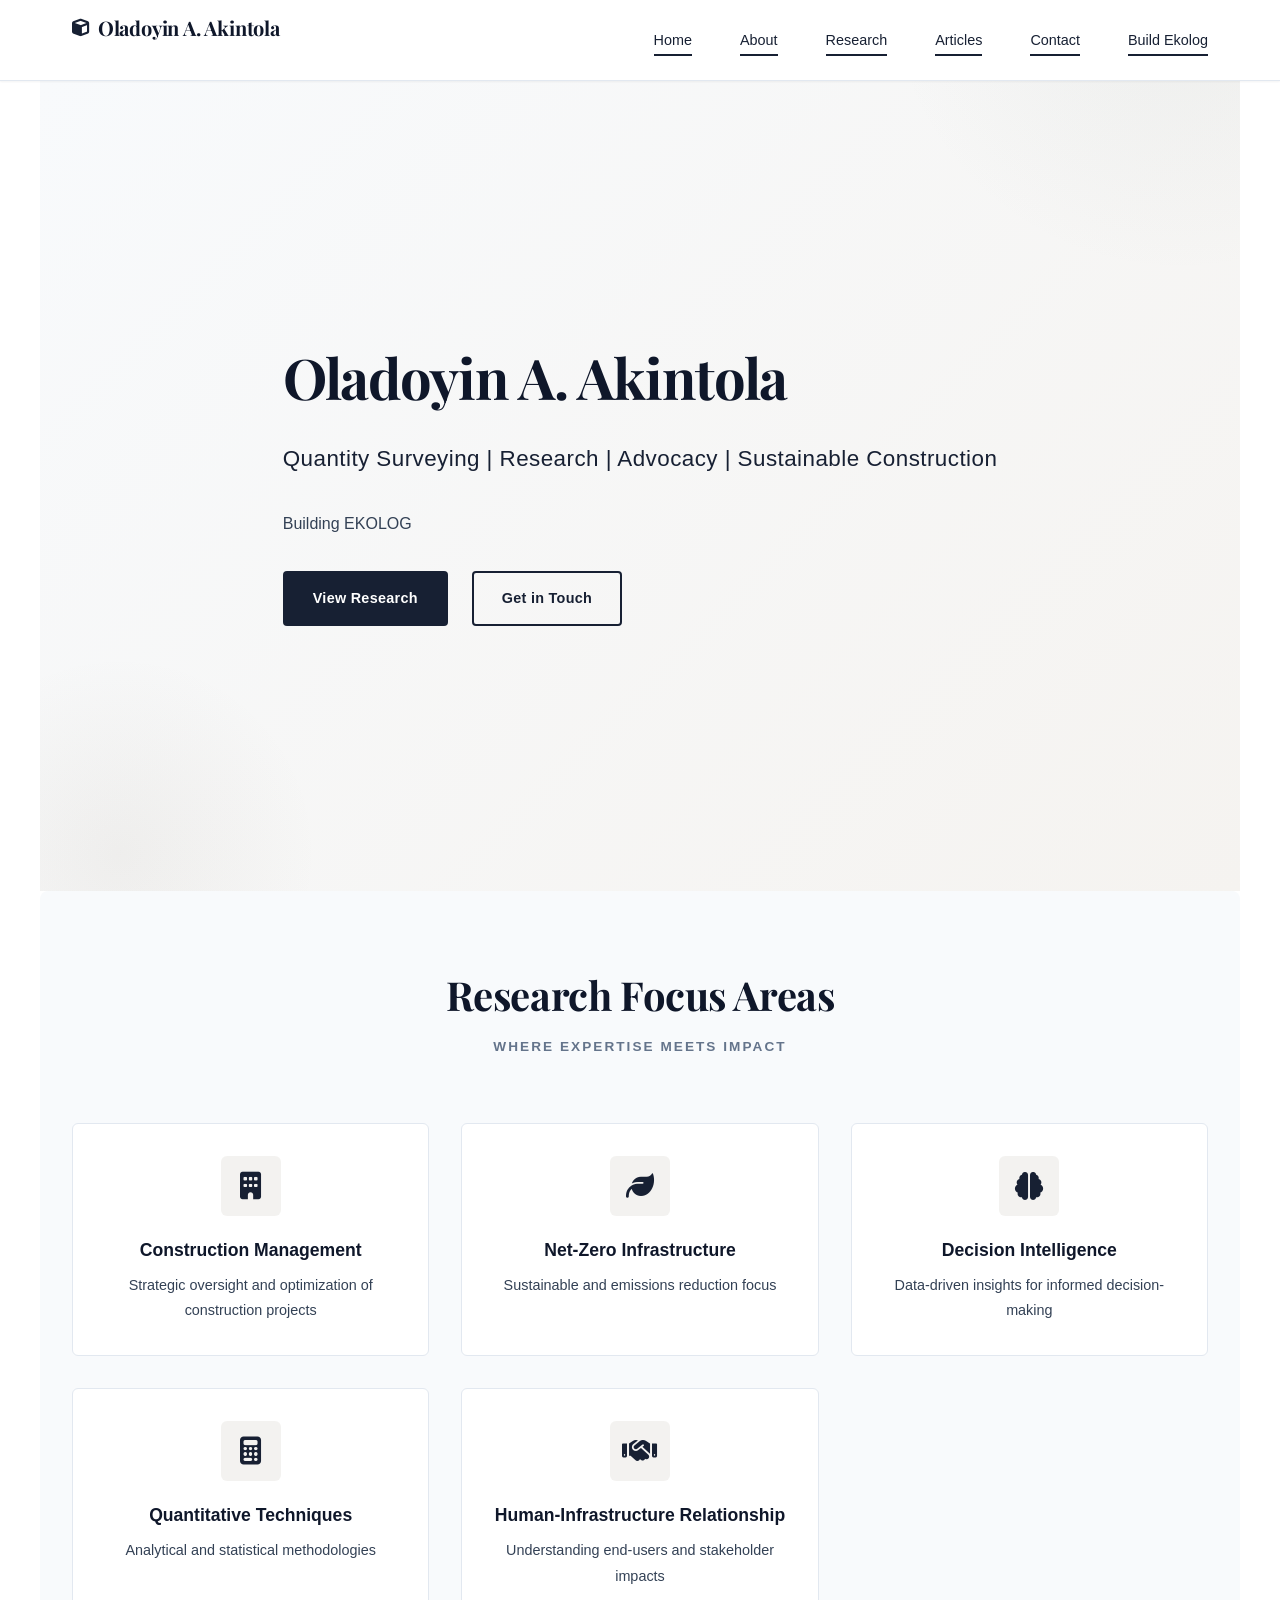
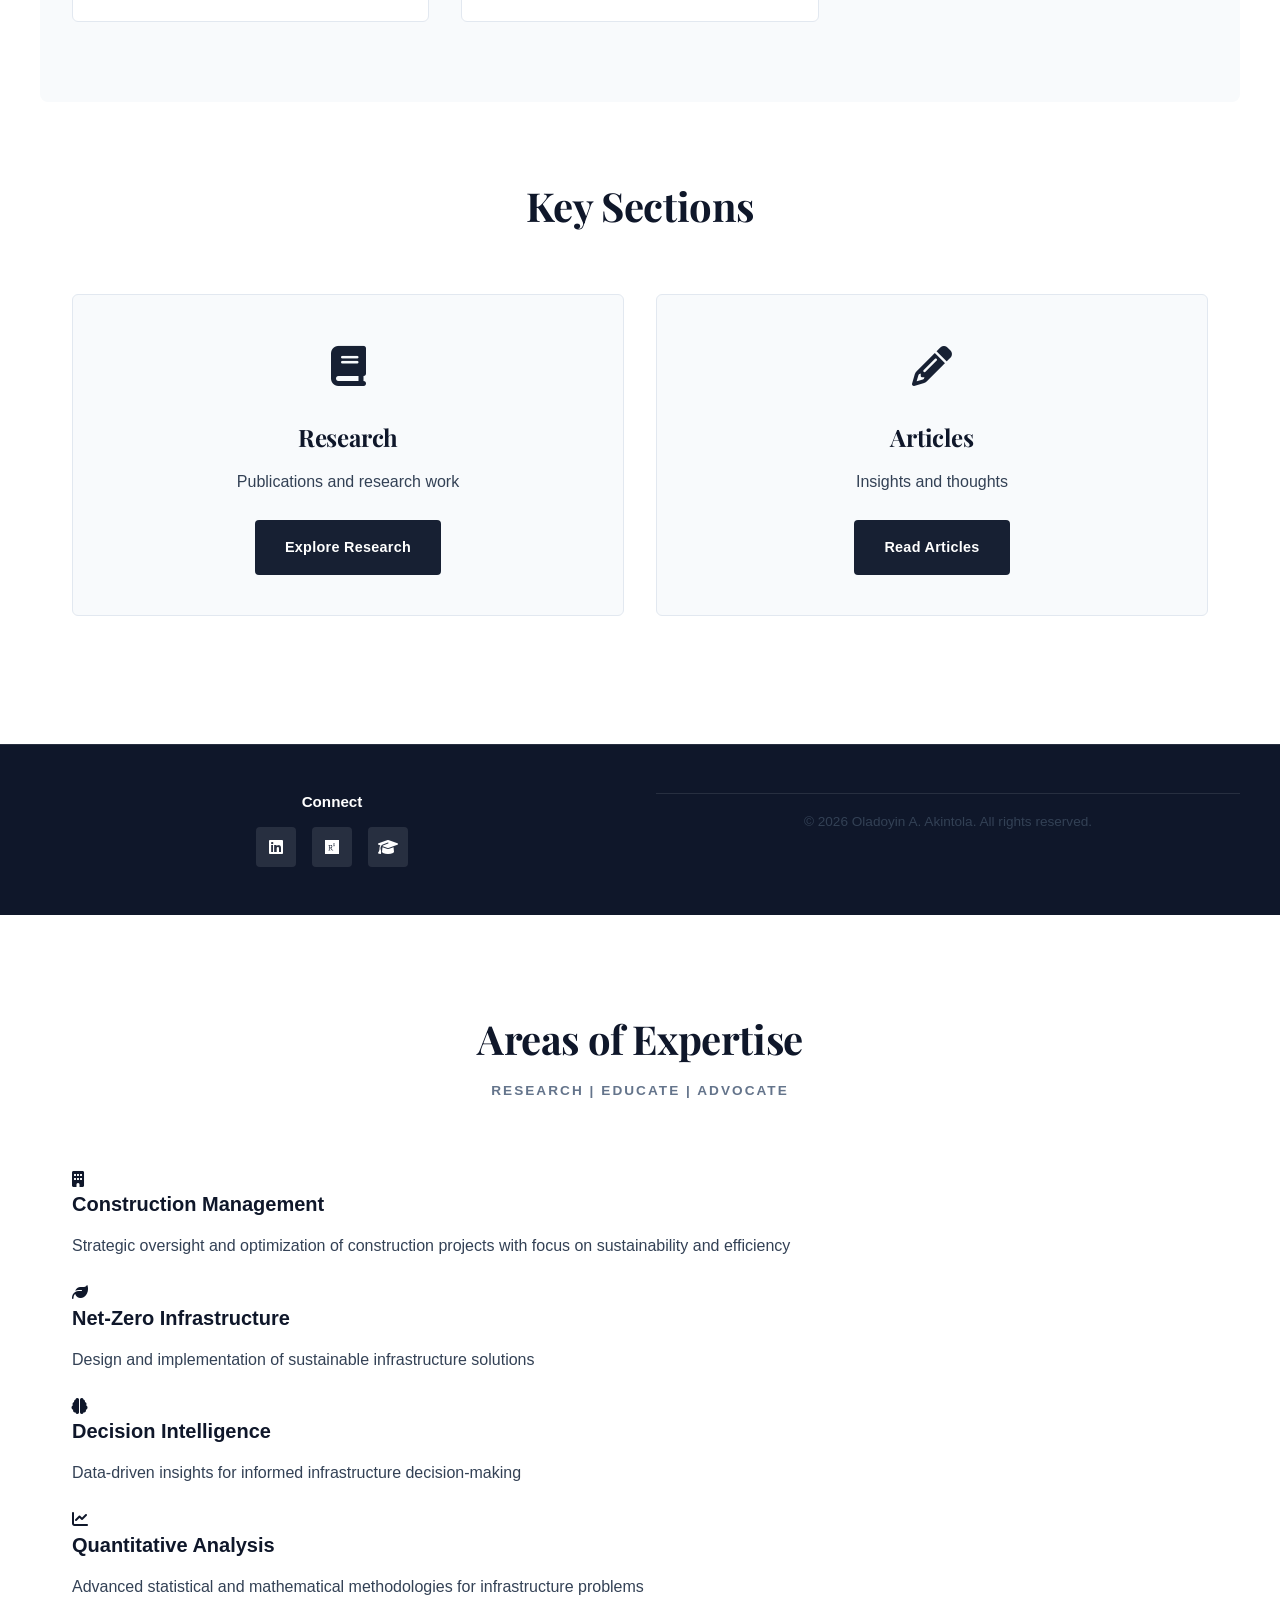
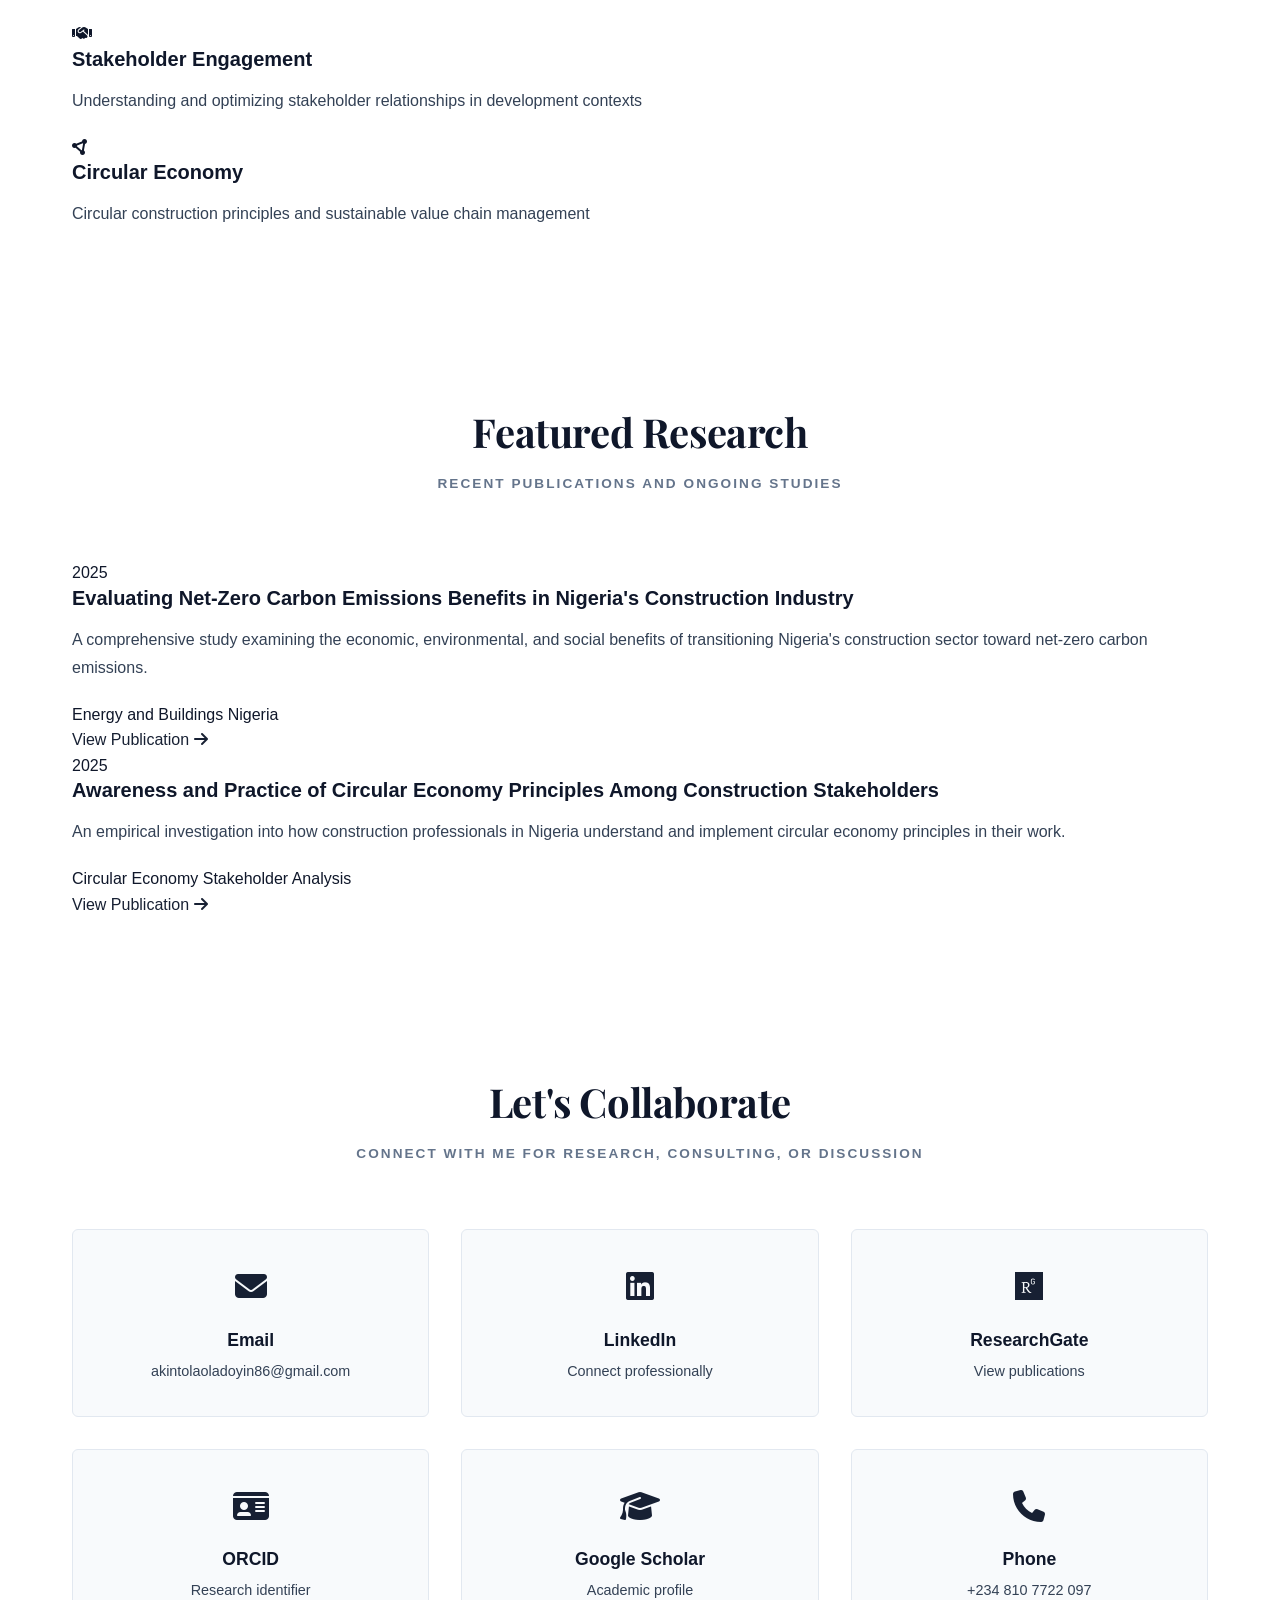
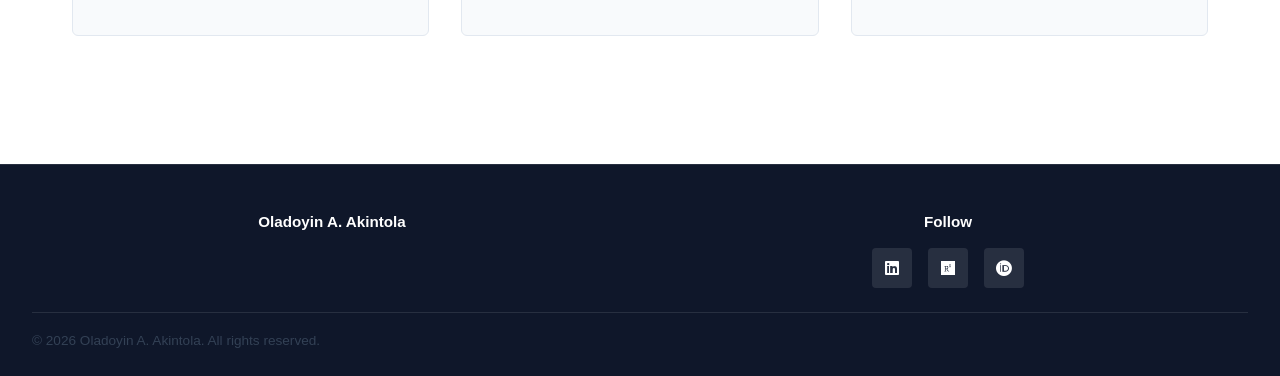
==== commit 88d5fd63: "Update index.html" ====
--- a/index.html
+++ b/index.html
@@ -19,6 +19,7 @@
                 <li><a href="portfolio.html" class="nav-link">Research</a></li>
                 <li><a href="blog.html" class="nav-link">Articles</a></li>
                 <li><a href="contact.html" class="nav-link">Contact</a></li>
+                <li><a href="BuildEkolog.html" class="nav-link">Build Ekolog</a></li>
             </ul>
             <div class="hamburger">
                 <span></span>
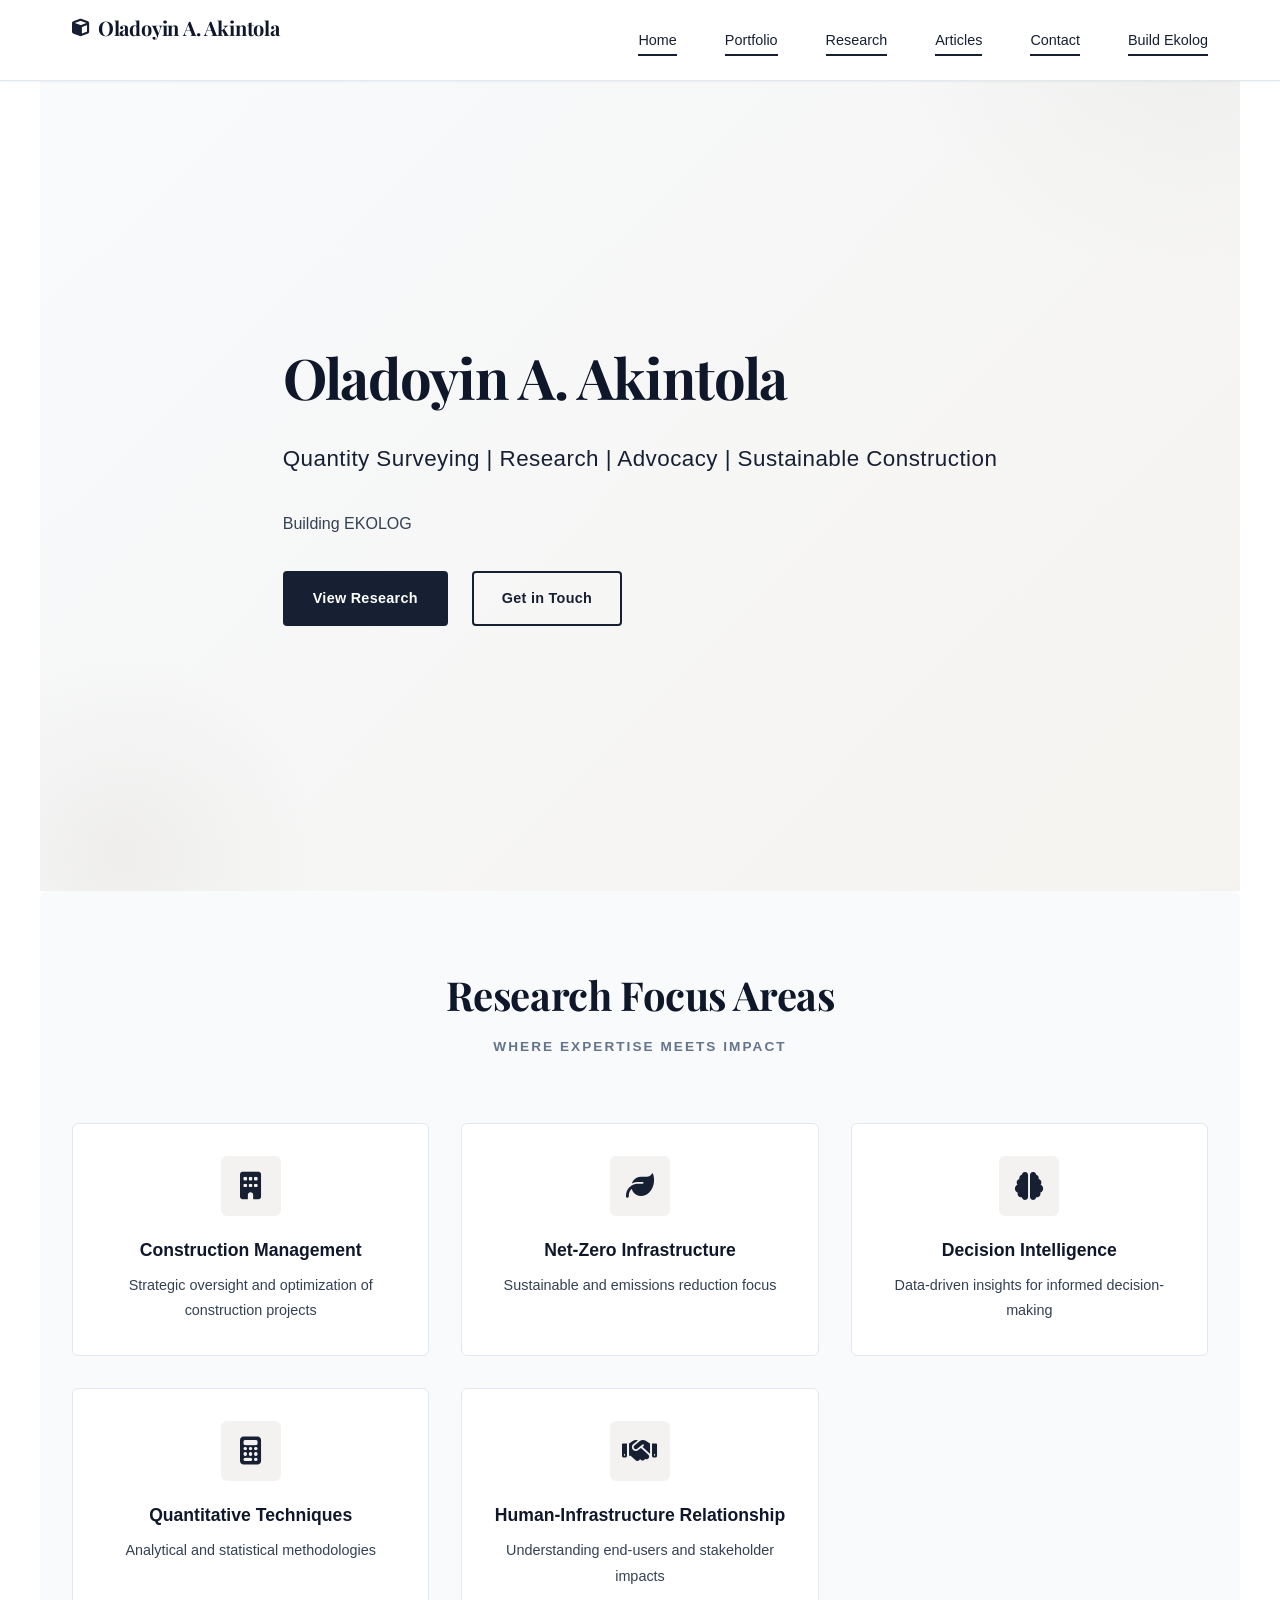
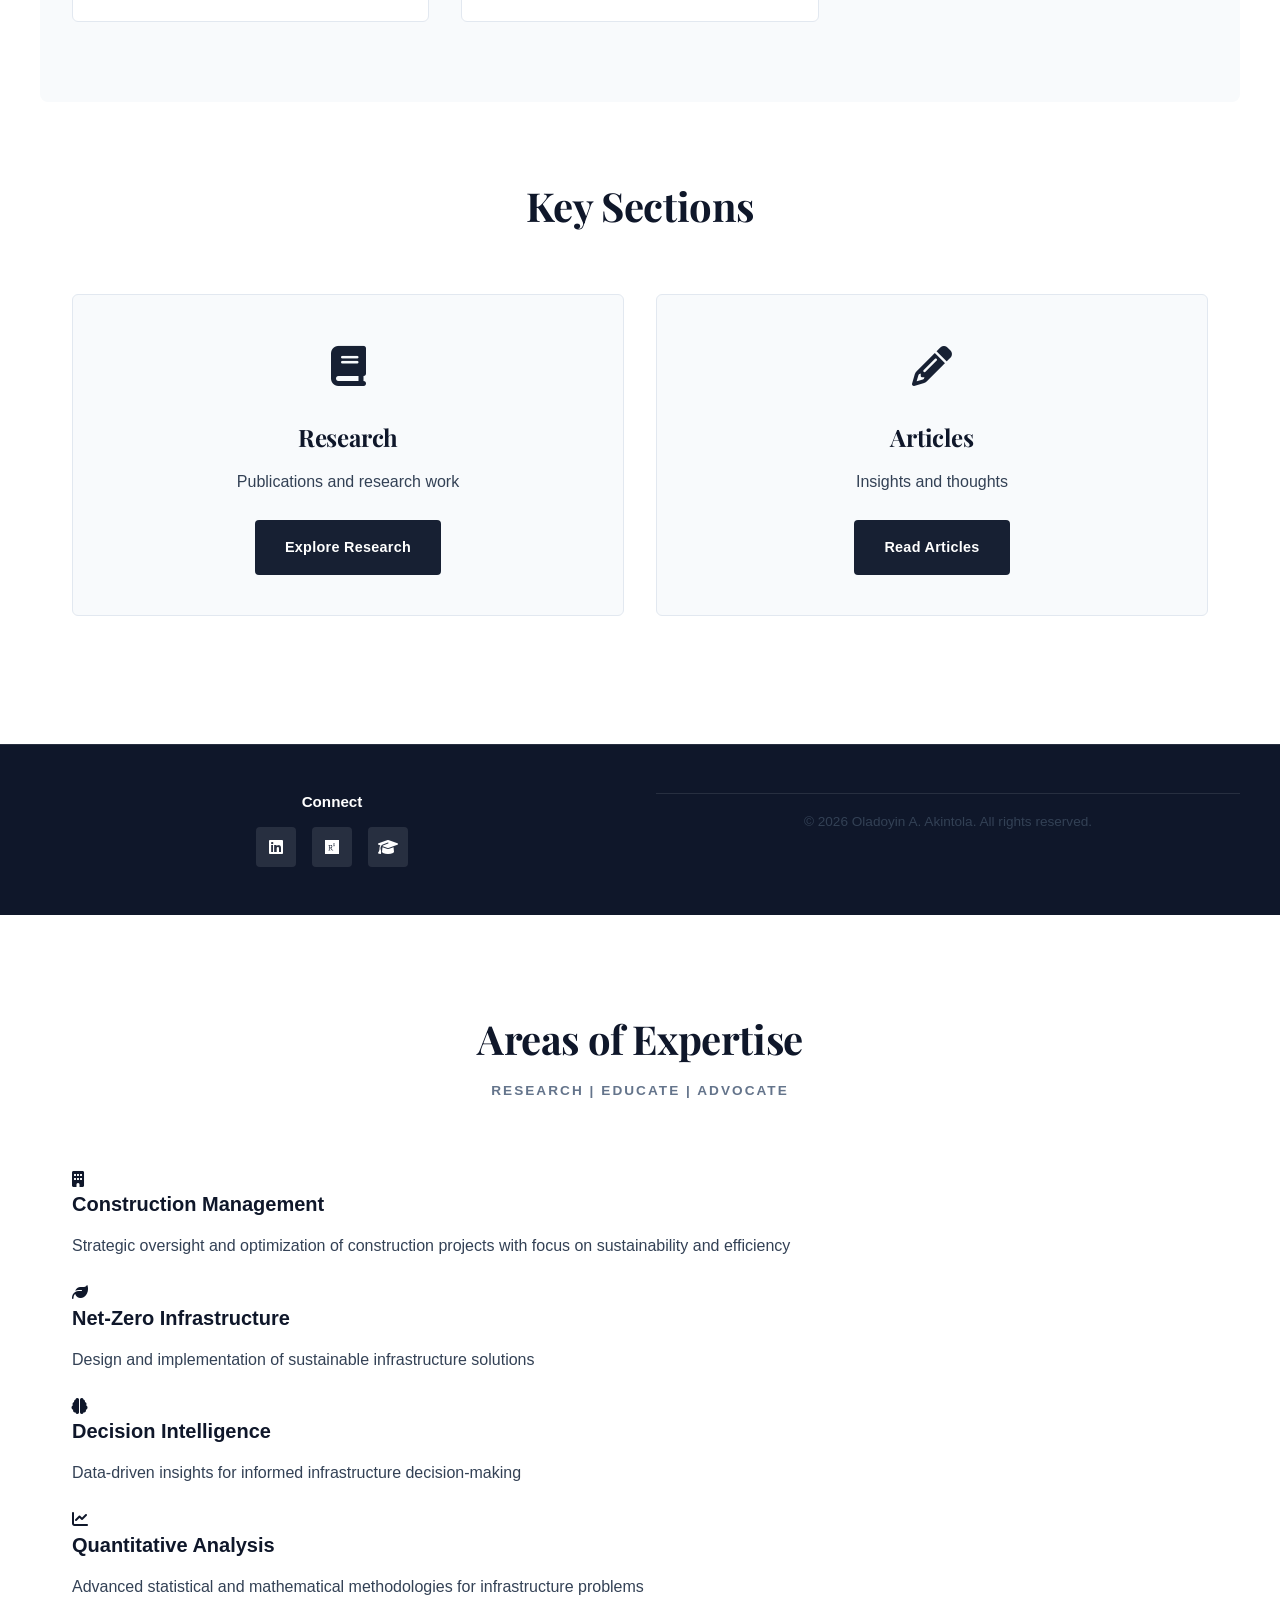
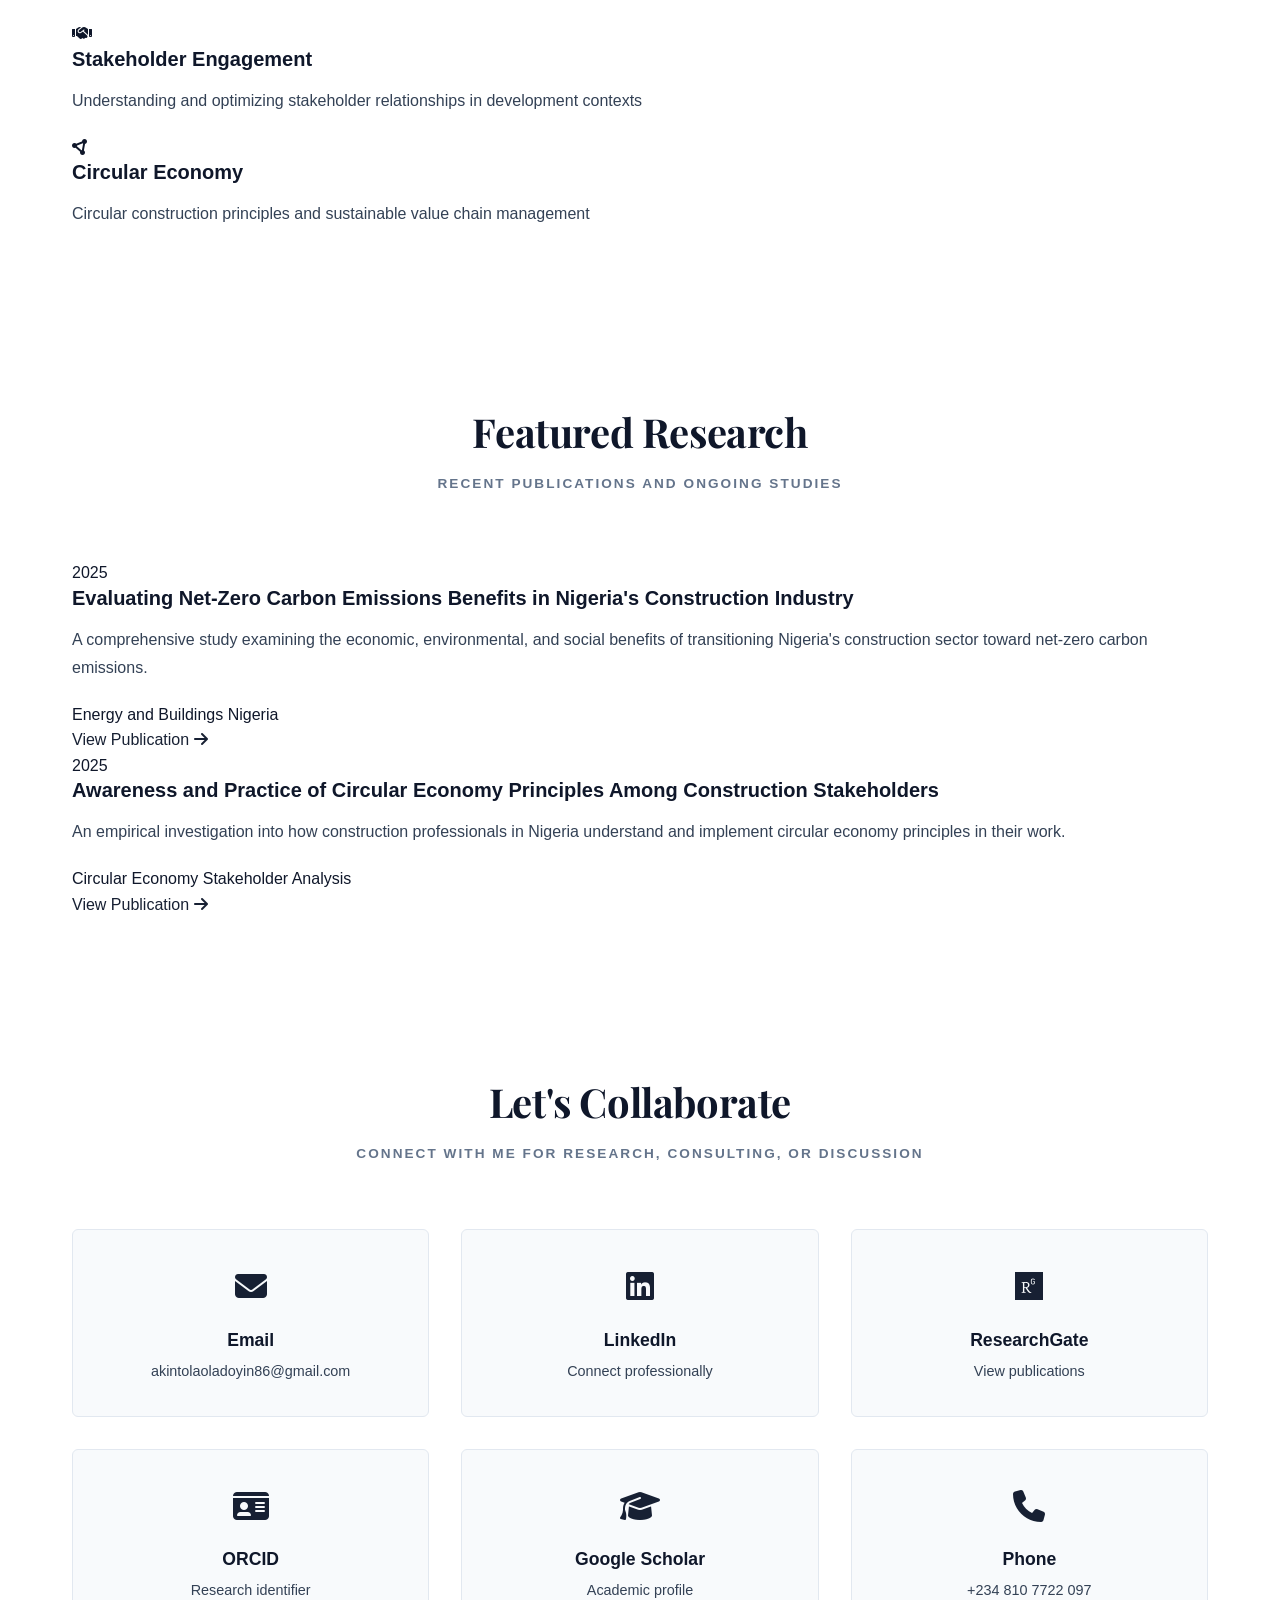
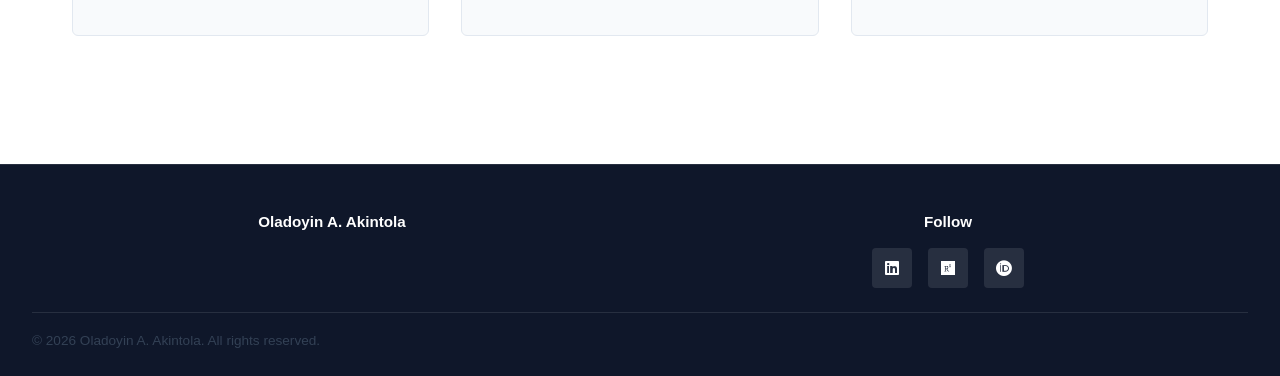
==== commit e303861c: "Update index.html" ====
--- a/index.html
+++ b/index.html
@@ -15,8 +15,8 @@
             <h2 class="logo"><i class="fas fa-cube"></i> Oladoyin A. Akintola</h2>
             <ul class="nav-links">
                 <li><a href="index.html" class="nav-link active">Home</a></li>
-                <li><a href="about.html" class="nav-link">About</a></li>
-                <li><a href="portfolio.html" class="nav-link">Research</a></li>
+                <li><a href="portfolio.html" class="nav-link">Portfolio</a></li>
+                <li><a href="research.html" class="nav-link">Research</a></li>
                 <li><a href="blog.html" class="nav-link">Articles</a></li>
                 <li><a href="contact.html" class="nav-link">Contact</a></li>
                 <li><a href="BuildEkolog.html" class="nav-link">Build Ekolog</a></li>
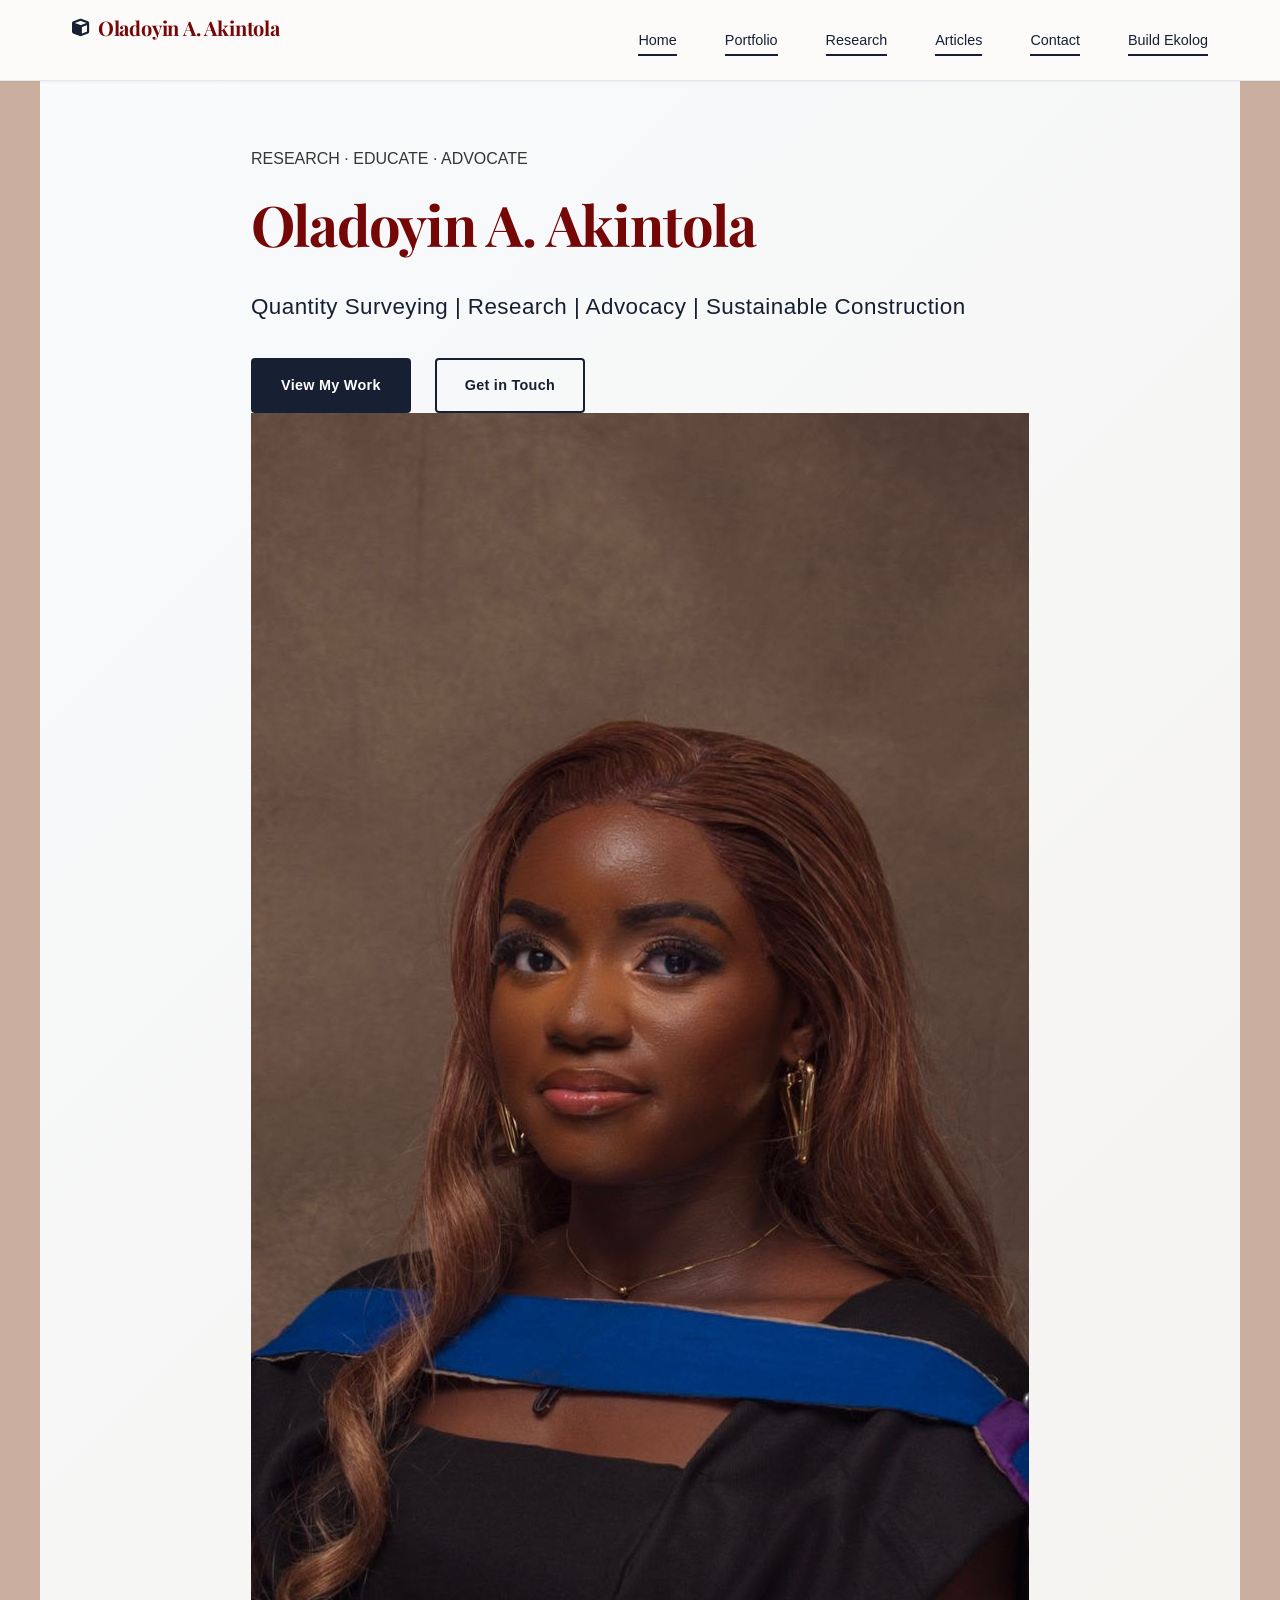
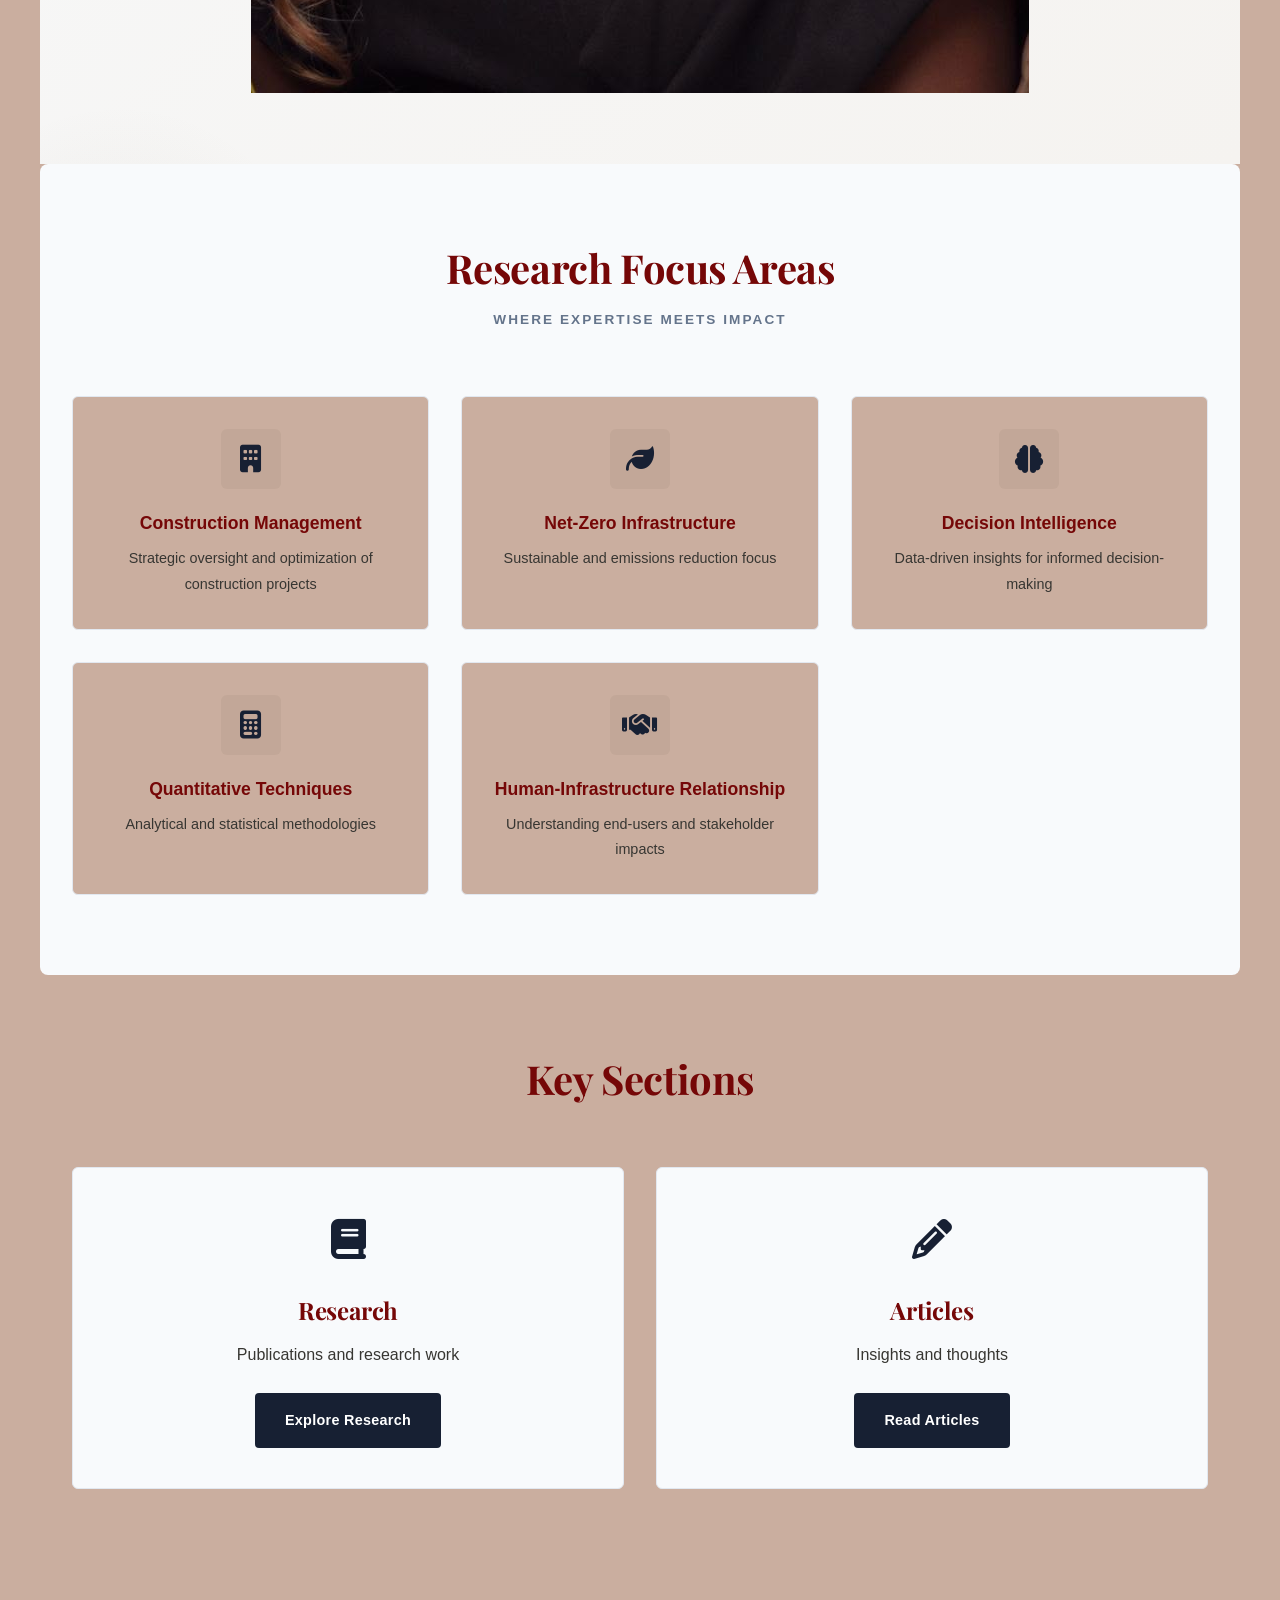
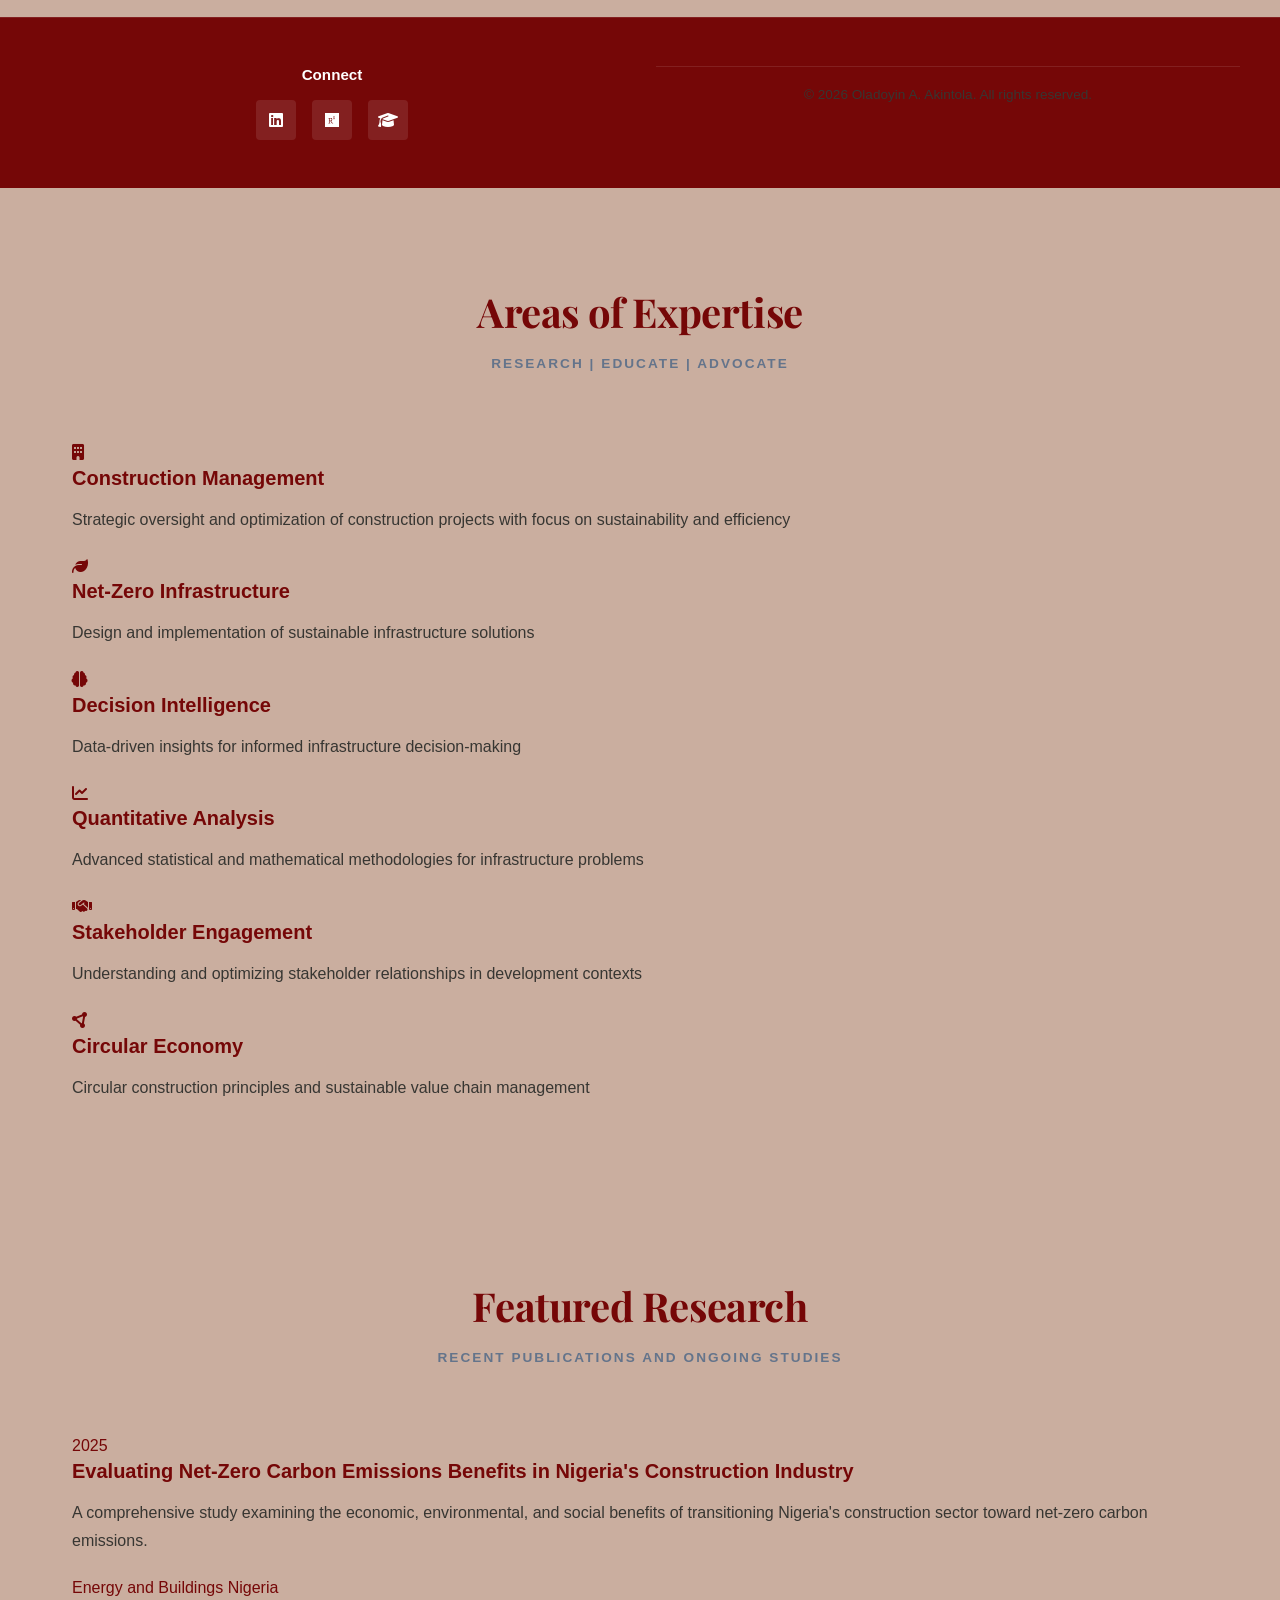
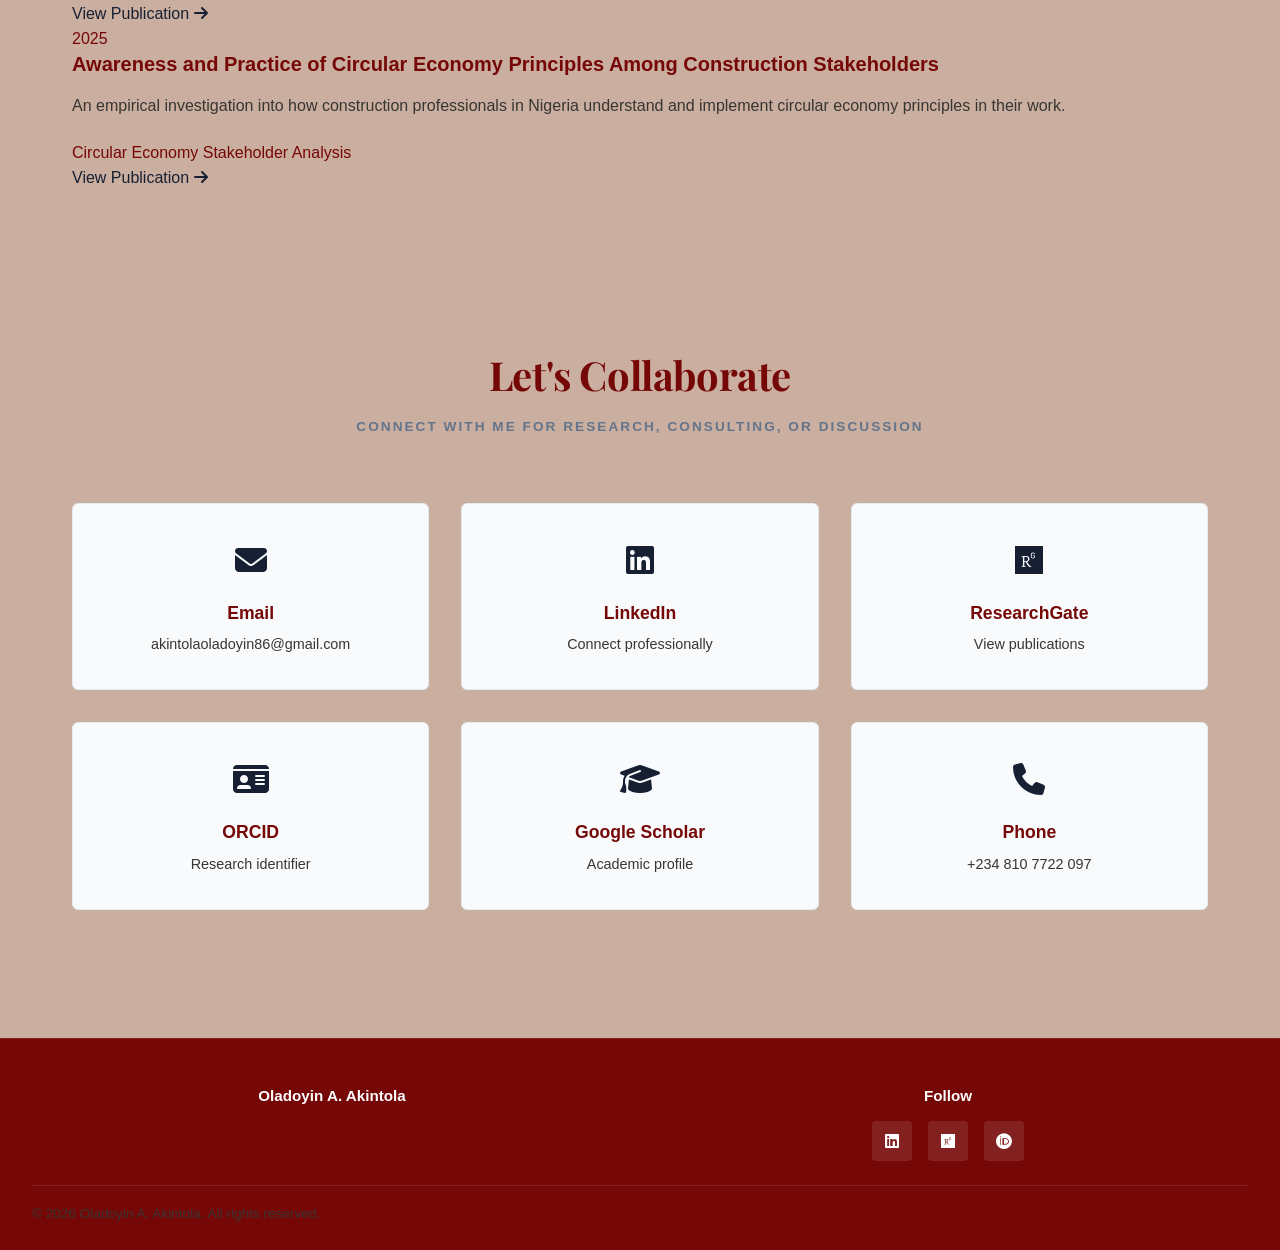
==== commit b147f8cf: "Update index.html" ====
--- a/index.html
+++ b/index.html
@@ -29,20 +29,44 @@
         </div>
     </nav>
 
-    <!-- HERO -->
-    <section class="hero">
-        <div class="hero-content">
-            <div class="hero-text">
-                <h1 class="hero-title">Oladoyin A. Akintola</h1>
-                <p class="hero-subtitle">Quantity Surveying | Research | Advocacy | Sustainable Construction</p>
-                <p class="hero-description">Building EKOLOG</p>
-                <div class="hero-cta">
-                    <a href="#portfolio" class="btn btn-primary">View Research</a>
-                    <a href="#contact" class="btn btn-secondary">Get in Touch</a>
-                </div>
-            </div>
-        </div>
-    </section>
+    
+<!-- HERO SECTION -->
+<section class="hero">
+    <div class="hero-content">
+
+        <div class="hero-text">
+            <p class="hero-eyebrow">
+                RESEARCH · EDUCATE · ADVOCATE
+            </p>
+
+            <h1 class="hero-title">
+                Oladoyin A. Akintola
+            </h1>
+
+            <p class="hero-subtitle">
+                Quantity Surveying | Research | Advocacy | Sustainable Construction
+            </p>
+
+            <div class="hero-cta">
+                <a href="#portfolio" class="btn btn-primary">
+                    View My Work
+                </a>
+
+                <a href="#contact" class="btn btn-secondary">
+                    Get in Touch
+                </a>
+            </div>
+        </div>
+
+        <div class="hero-image">
+            <img
+                src="profile.jpg"
+                alt="Oladoyin A. Akintola"
+            >
+        </div>
+
+    </div>
+</section>
   
     <!-- AREAS OF INTERESTS -->
     <section class="interests">
--- a/style.css
+++ b/style.css
@@ -4,15 +4,15 @@
 :root {
 
     /* Primary Colors - Authority & Intelligence */
-    --dark: #0f172a;
-    --slate: #334155;
+    --dark: #750707;
+    --slate: #373632;
     --gray-light: #64748b;
     --border: #e2e8f0;
 
 
     /* Background Colors - Clean Academic Style */
     --bg-light: #f8fafc;
-    --bg: #ffffff;
+    --bg: #caae9f;
 
 
     /* Accent Colors - Excellence & Sustainability */
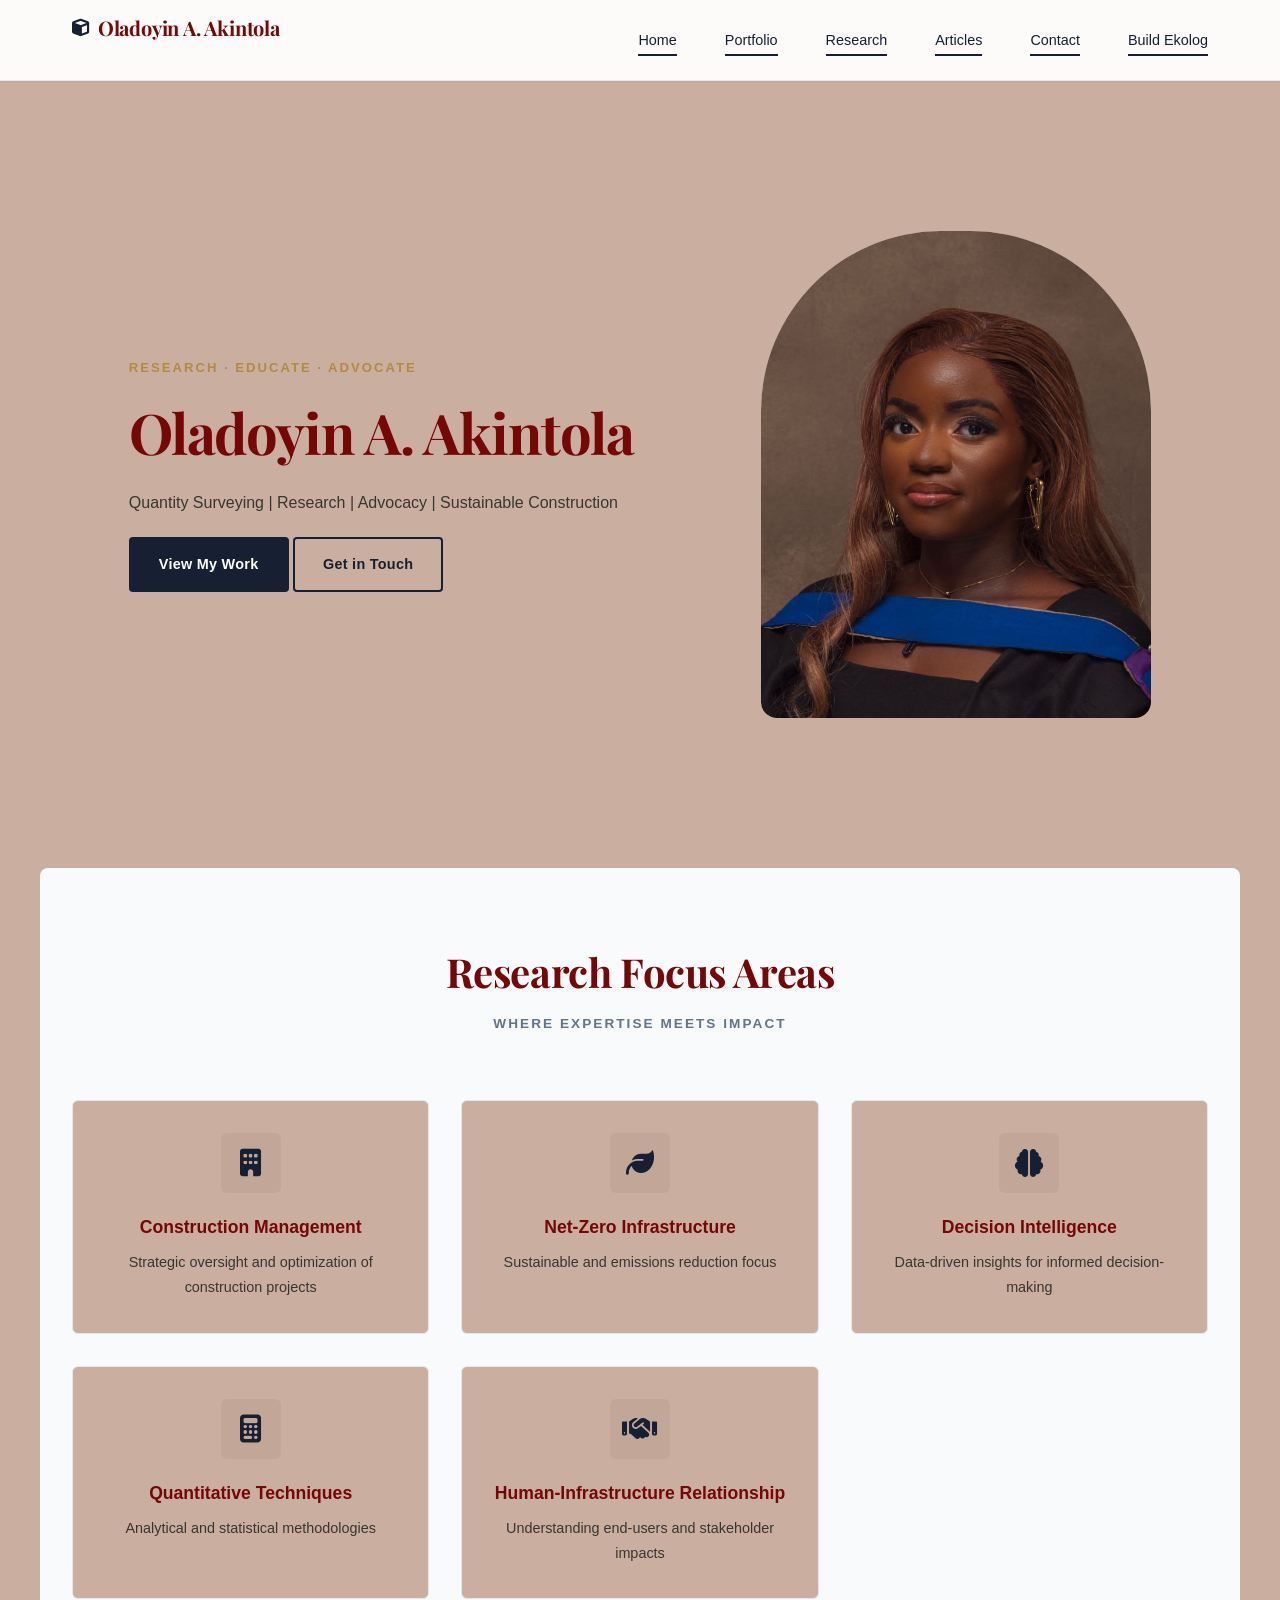
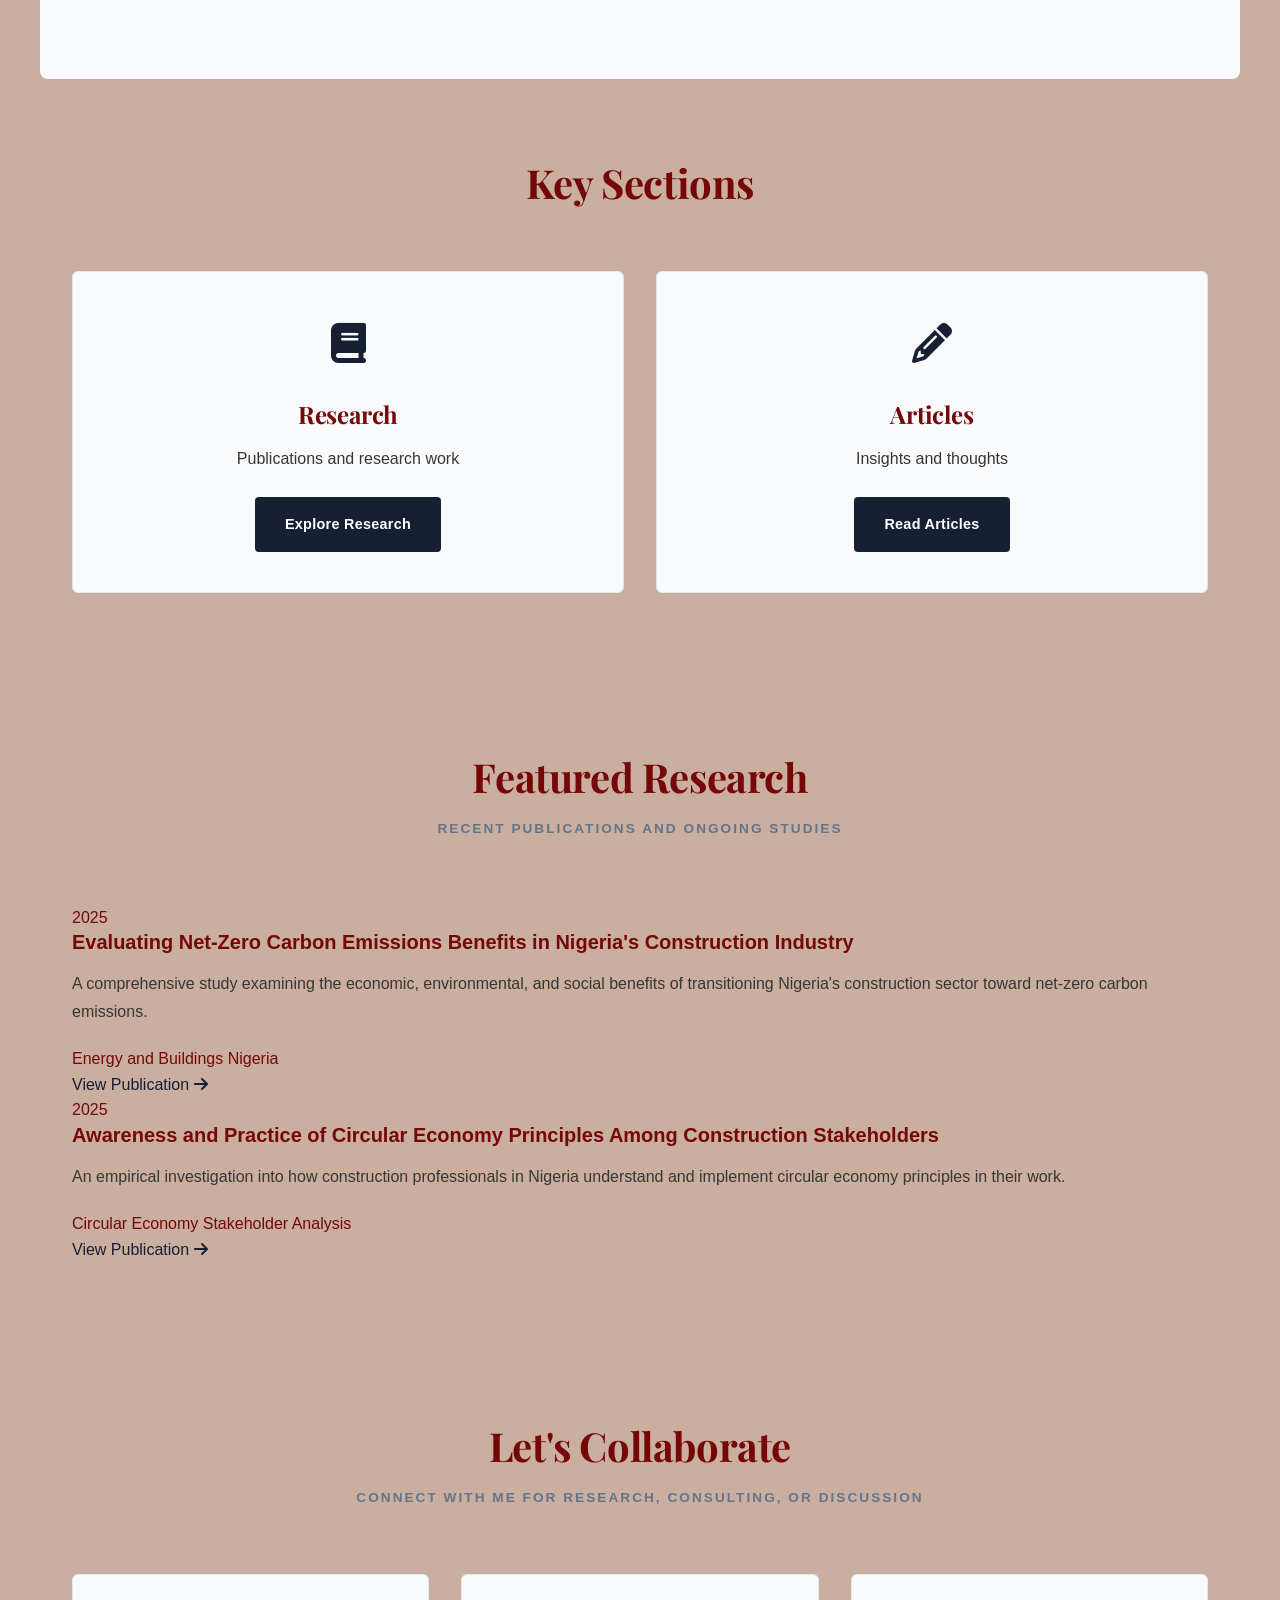
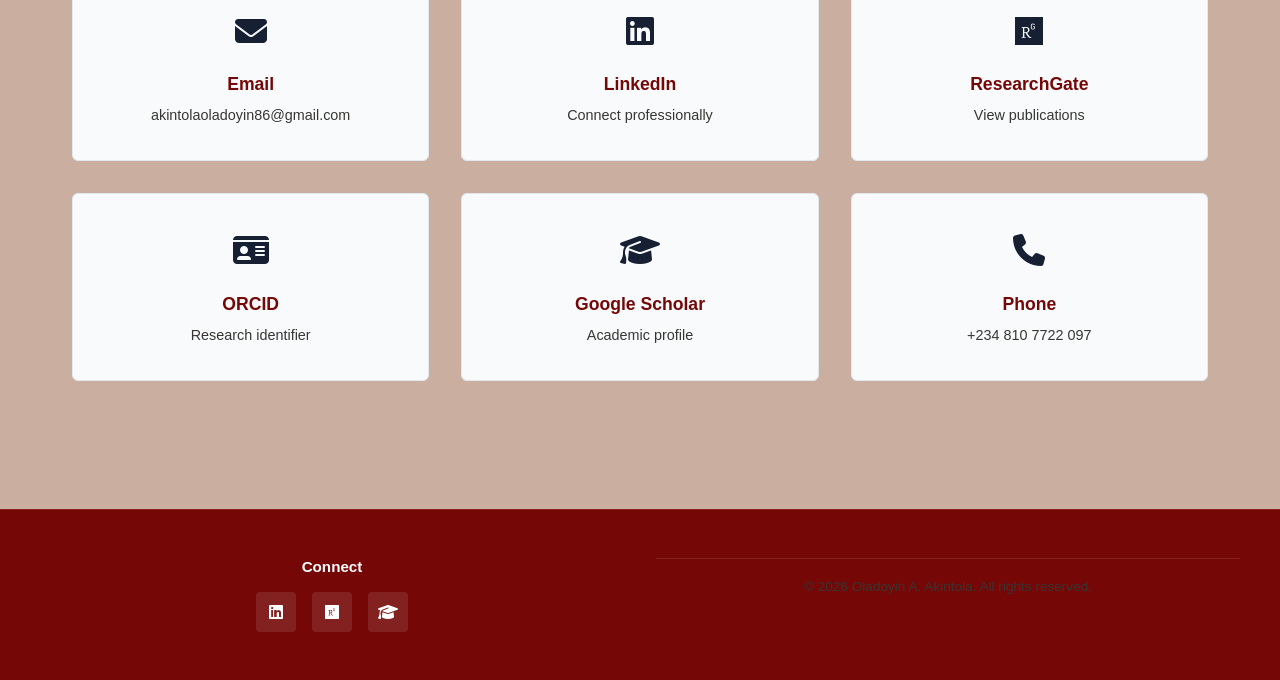
==== commit 3b22be04: "Update index.html" ====
--- a/index.html
+++ b/index.html
@@ -125,7 +125,105 @@
         </div>
     </section>
 
-    <!-- FOOTER -->
+    <!-- Research Section -->
+    <section class="research" id="research">
+        <div class="container">
+            <div class="section-header">
+                <h2 class="section-title">Featured Research</h2>
+                <p class="section-subtitle">Recent publications and ongoing studies</p>
+            </div>
+
+            <div class="research-grid">
+                <article class="research-card">
+                    <div class="research-year">2025</div>
+                    <h3>Evaluating Net-Zero Carbon Emissions Benefits in Nigeria's Construction Industry</h3>
+                    <p>A comprehensive study examining the economic, environmental, and social benefits of transitioning Nigeria's construction sector toward net-zero carbon emissions.</p>
+                    <div class="research-meta">
+                        <span class="research-tag">Energy and Buildings</span>
+                        <span class="research-tag">Nigeria</span>
+                    </div>
+                    <a href="https://doi.org/10.1016/j.enbuild.2025.116509" class="research-link" target="_blank">
+                        View Publication <i class="fas fa-arrow-right"></i>
+                    </a>
+                </article>
+
+                <article class="research-card">
+                    <div class="research-year">2025</div>
+                    <h3>Awareness and Practice of Circular Economy Principles Among Construction Stakeholders</h3>
+                    <p>An empirical investigation into how construction professionals in Nigeria understand and implement circular economy principles in their work.</p>
+                    <div class="research-meta">
+                        <span class="research-tag">Circular Economy</span>
+                        <span class="research-tag">Stakeholder Analysis</span>
+                    </div>
+                    <a href="https://doi.org/10.5130/ajceb.v25i2.9126" class="research-link" target="_blank">
+                        View Publication <i class="fas fa-arrow-right"></i>
+                    </a>
+                </article>
+            </div>
+        </div>
+    </section>
+
+    <!-- Contact Section -->
+    <section class="contact" id="contact">
+        <div class="container">
+            <div class="section-header">
+                <h2 class="section-title">Let's Collaborate</h2>
+                <p class="section-subtitle">Connect with me for research, consulting, or discussion</p>
+            </div>
+
+            <div class="contact-grid">
+                <a href="mailto:akintolaoladoyin86@gmail.com" class="contact-card">
+                    <div class="contact-icon">
+                        <i class="fas fa-envelope"></i>
+                    </div>
+                    <h3>Email</h3>
+                    <p>akintolaoladoyin86@gmail.com</p>
+                </a>
+
+                <a href="https://www.linkedin.com/in/oladoyin-abidemi-akintola-975780237" target="_blank" class="contact-card">
+                    <div class="contact-icon">
+                        <i class="fab fa-linkedin"></i>
+                    </div>
+                    <h3>LinkedIn</h3>
+                    <p>Connect professionally</p>
+                </a>
+
+                <a href="https://www.researchgate.net/profile/Oladoyin-Akintola" target="_blank" class="contact-card">
+                    <div class="contact-icon">
+                        <i class="fab fa-researchgate"></i>
+                    </div>
+                    <h3>ResearchGate</h3>
+                    <p>View publications</p>
+                </a>
+
+                <a href="https://orcid.org/0009-0006-7702-298X" target="_blank" class="contact-card">
+                    <div class="contact-icon">
+                        <i class="fas fa-id-card"></i>
+                    </div>
+                    <h3>ORCID</h3>
+                    <p>Research identifier</p>
+                </a>
+
+                <a href="https://scholar.google.com/citations?user=EJXc004AAAAJ&hl=en" target="_blank" class="contact-card">
+                    <div class="contact-icon">
+                        <i class="fas fa-graduation-cap"></i>
+                    </div>
+                    <h3>Google Scholar</h3>
+                    <p>Academic profile</p>
+                </a>
+
+                <a href="tel:+2348107722097" class="contact-card">
+                    <div class="contact-icon">
+                        <i class="fas fa-phone"></i>
+                    </div>
+                    <h3>Phone</h3>
+                    <p>+234 810 7722 097</p>
+                </a>
+            </div>
+        </div>
+    </section>
+
+ <!-- FOOTER -->
     <footer>
         <div class="footer-content">
             <div class="footer-section">
@@ -145,197 +243,3 @@
     <script src="script.js"></script>
 </body>
 </html>
-                    </p>
-                </div>
-
-    <!-- Expertise Section -->
-    <section class="expertise" id="expertise">
-        <div class="container">
-            <div class="section-header">
-                <h2 class="section-title">Areas of Expertise</h2>
-                <p class="section-subtitle">Research | Educate | Advocate</p>
-            </div>
-
-            <div class="expertise-grid">
-                <div class="expertise-card">
-                    <div class="expertise-icon">
-                        <i class="fas fa-building"></i>
-                    </div>
-                    <h3>Construction Management</h3>
-                    <p>Strategic oversight and optimization of construction projects with focus on sustainability and efficiency</p>
-                </div>
-
-                <div class="expertise-card">
-                    <div class="expertise-icon">
-                        <i class="fas fa-leaf"></i>
-                    </div>
-                    <h3>Net-Zero Infrastructure</h3>
-                    <p>Design and implementation of sustainable infrastructure solutions</p>
-                </div>
-
-                <div class="expertise-card">
-                    <div class="expertise-icon">
-                        <i class="fas fa-brain"></i>
-                    </div>
-                    <h3>Decision Intelligence</h3>
-                    <p>Data-driven insights for informed infrastructure decision-making</p>
-                </div>
-
-                <div class="expertise-card">
-                    <div class="expertise-icon">
-                        <i class="fas fa-chart-line"></i>
-                    </div>
-                    <h3>Quantitative Analysis</h3>
-                    <p>Advanced statistical and mathematical methodologies for infrastructure problems</p>
-                </div>
-
-                <div class="expertise-card">
-                    <div class="expertise-icon">
-                        <i class="fas fa-handshake"></i>
-                    </div>
-                    <h3>Stakeholder Engagement</h3>
-                    <p>Understanding and optimizing stakeholder relationships in development contexts</p>
-                </div>
-
-                <div class="expertise-card">
-                    <div class="expertise-icon">
-                        <i class="fas fa-circle-nodes"></i>
-                    </div>
-                    <h3>Circular Economy</h3>
-                    <p>Circular construction principles and sustainable value chain management</p>
-                </div>
-            </div>
-        </div>
-    </section>
-
-    <!-- Research Section -->
-    <section class="research" id="research">
-        <div class="container">
-            <div class="section-header">
-                <h2 class="section-title">Featured Research</h2>
-                <p class="section-subtitle">Recent publications and ongoing studies</p>
-            </div>
-
-            <div class="research-grid">
-                <article class="research-card">
-                    <div class="research-year">2025</div>
-                    <h3>Evaluating Net-Zero Carbon Emissions Benefits in Nigeria's Construction Industry</h3>
-                    <p>A comprehensive study examining the economic, environmental, and social benefits of transitioning Nigeria's construction sector toward net-zero carbon emissions.</p>
-                    <div class="research-meta">
-                        <span class="research-tag">Energy and Buildings</span>
-                        <span class="research-tag">Nigeria</span>
-                    </div>
-                    <a href="https://doi.org/10.1016/j.enbuild.2025.116509" class="research-link" target="_blank">
-                        View Publication <i class="fas fa-arrow-right"></i>
-                    </a>
-                </article>
-
-                <article class="research-card">
-                    <div class="research-year">2025</div>
-                    <h3>Awareness and Practice of Circular Economy Principles Among Construction Stakeholders</h3>
-                    <p>An empirical investigation into how construction professionals in Nigeria understand and implement circular economy principles in their work.</p>
-                    <div class="research-meta">
-                        <span class="research-tag">Circular Economy</span>
-                        <span class="research-tag">Stakeholder Analysis</span>
-                    </div>
-                    <a href="https://doi.org/10.5130/ajceb.v25i2.9126" class="research-link" target="_blank">
-                        View Publication <i class="fas fa-arrow-right"></i>
-                    </a>
-                </article>
-            </div>
-        </div>
-    </section>
-
-    <!-- Contact Section -->
-    <section class="contact" id="contact">
-        <div class="container">
-            <div class="section-header">
-                <h2 class="section-title">Let's Collaborate</h2>
-                <p class="section-subtitle">Connect with me for research, consulting, or discussion</p>
-            </div>
-
-            <div class="contact-grid">
-                <a href="mailto:akintolaoladoyin86@gmail.com" class="contact-card">
-                    <div class="contact-icon">
-                        <i class="fas fa-envelope"></i>
-                    </div>
-                    <h3>Email</h3>
-                    <p>akintolaoladoyin86@gmail.com</p>
-                </a>
-
-                <a href="https://www.linkedin.com/in/oladoyin-abidemi-akintola-975780237" target="_blank" class="contact-card">
-                    <div class="contact-icon">
-                        <i class="fab fa-linkedin"></i>
-                    </div>
-                    <h3>LinkedIn</h3>
-                    <p>Connect professionally</p>
-                </a>
-
-                <a href="https://www.researchgate.net/profile/Oladoyin-Akintola" target="_blank" class="contact-card">
-                    <div class="contact-icon">
-                        <i class="fab fa-researchgate"></i>
-                    </div>
-                    <h3>ResearchGate</h3>
-                    <p>View publications</p>
-                </a>
-
-                <a href="https://orcid.org/0009-0006-7702-298X" target="_blank" class="contact-card">
-                    <div class="contact-icon">
-                        <i class="fas fa-id-card"></i>
-                    </div>
-                    <h3>ORCID</h3>
-                    <p>Research identifier</p>
-                </a>
-
-                <a href="https://scholar.google.com/citations?user=EJXc004AAAAJ&hl=en" target="_blank" class="contact-card">
-                    <div class="contact-icon">
-                        <i class="fas fa-graduation-cap"></i>
-                    </div>
-                    <h3>Google Scholar</h3>
-                    <p>Academic profile</p>
-                </a>
-
-                <a href="tel:+2348107722097" class="contact-card">
-                    <div class="contact-icon">
-                        <i class="fas fa-phone"></i>
-                    </div>
-                    <h3>Phone</h3>
-                    <p>+234 810 7722 097</p>
-                </a>
-            </div>
-        </div>
-    </section>
-
-    <!-- Footer -->
-    <footer class="footer">
-        <div class="container">
-            <div class="footer-content">
-                <div class="footer-section">
-                    <h4>Oladoyin A. Akintola</h4>
-                </div>
-
-                <div class="footer-section">
-                    <h4>Follow</h4>
-                    <div class="social-links">
-                        <a href="https://www.linkedin.com/in/oladoyin-abidemi-akintola-975780237" target="_blank">
-                            <i class="fab fa-linkedin"></i>
-                        </a>
-                        <a href="https://www.researchgate.net/profile/Oladoyin-Akintola" target="_blank">
-                            <i class="fab fa-researchgate"></i>
-                        </a>
-                        <a href="https://orcid.org/0009-0006-7702-298X" target="_blank">
-                            <i class="fab fa-orcid"></i>
-                        </a>
-                    </div>
-                </div>
-            </div>
-
-            <div class="footer-bottom">
-                <p>&copy; 2026 Oladoyin A. Akintola. All rights reserved.</p>
-            </div>
-        </div>
-    </footer>
-
-    <script src="script.js"></script>
-</body>
-</html>
--- a/style.css
+++ b/style.css
@@ -186,77 +186,64 @@
     transition: var(--transition);
 }
 
-/* ========== HERO ========== */
-.hero {
-    min-height: 90vh;
-    background: linear-gradient(135deg, var(--bg-light) 0%, #f5f3f0 100%);
-    display: flex;
+/* ========================================
+   HOMEPAGE HERO WITH PROFILE PHOTOGRAPH
+   ======================================== */
+
+.hero-content {
+    display: grid;
+    grid-template-columns: 1.2fr 0.8fr;
     align-items: center;
-    justify-content: center;
-    padding: 4rem 2rem;
-    position: relative;
+    gap: 48px;
+    width: 90%;
+    max-width: 1150px;
+    margin: 0 auto;
+    padding: 70px 0;
+}
+
+.hero-text {
+    min-width: 0;
+}
+
+.hero-eyebrow {
+    color: #b38a45;
+    font-size: 0.82rem;
+    font-weight: 600;
+    letter-spacing: 2px;
+    margin-bottom: 18px;
+}
+
+.hero-image {
+    width: 100%;
+    max-width: 390px;
+    justify-self: end;
     overflow: hidden;
-}
-
-.hero::before {
-    content: '';
-    position: absolute;
-    top: -50%;
-    right: -20%;
-    width: 600px;
-    height: 600px;
-    background: radial-gradient(circle, rgba(122, 138, 128, 0.08) 0%, transparent 70%);
-    border-radius: 50%;
-    animation: float 20s ease-in-out infinite;
-}
-
-.hero::after {
-    content: '';
-    position: absolute;
-    bottom: -20%;
-    left: -10%;
-    width: 400px;
-    height: 400px;
-    background: radial-gradient(circle, rgba(107, 91, 71, 0.06) 0%, transparent 70%);
-    border-radius: 50%;
-    animation: float 25s ease-in-out infinite;
-}
-
-.hero-content {
-    position: relative;
-    z-index: 2;
-    max-width: 900px;
-    text-align: left;
-    animation: fadeInUp 0.8s ease 0.2s both;
-}
-
-.hero-title {
-    font-size: clamp(2rem, 8vw, 3.5rem);
-    line-height: 1.1;
-    margin-bottom: 2rem;
-    color: var(--dark);
-}
-
-.hero-subtitle {
-    font-size: clamp(1rem, 3vw, 1.4rem);
-    color: var(--accent);
-    margin-bottom: 2rem;
-    font-weight: 500;
-    letter-spacing: 0.02em;
-}
-
-.hero-description {
-    font-size: 1rem;
-    color: var(--slate);
-    max-width: 600px;
-    margin-bottom: 2rem;
-    line-height: 1.8;
-}
-
-.hero-cta {
-    display: flex;
-    gap: 1.5rem;
-    flex-wrap: wrap;
+    border-radius: 180px 180px 16px 16px;
+    aspect-ratio: 4 / 5;
+    background: #e8e4dc;
+}
+
+.hero-image img {
+    display: block;
+    width: 100%;
+    height: 100%;
+    object-fit: cover;
+    object-position: 65% center;
+}
+
+/* Responsive layout for phones and tablets */
+@media (max-width: 768px) {
+    .hero-content {
+        grid-template-columns: 1fr;
+        gap: 30px;
+        padding: 45px 0;
+    }
+
+    .hero-image {
+        width: 100%;
+        max-width: 320px;
+        justify-self: center;
+    }
 }
 
 /* ========== BUTTONS ========== */
@@ -445,87 +432,143 @@
     font-weight: 600;
 }
 
-/* ========== ABOUT ========== */
-.about-section {
+/* =====================================
+   PORTFOLIO SECTION
+===================================== */
+
+.portfolio-section {
+    width: 100%;
+    max-width: none;
+    margin: 0;
+    padding: 55px 6% 70px;
     background-color: var(--bg);
 }
 
-.about-content {
-    max-width: 900px;
+.portfolio-content {
+    max-width: 1200px;
     margin: 0 auto;
 }
 
-.about-intro {
-    margin-bottom: 3rem;
-}
-
-.about-intro h2,
-.about-mission h2 {
-    color: var(--dark);
-    margin-bottom: 1rem;
-}
-
-.about-intro p,
-.about-mission p {
-    font-size: 1rem;
-    line-height: 1.8;
-}
-
-.about-intro p strong {
-    color: var(--accent);
-}
-
-.about-grid {
+.portfolio-intro {
+    max-width: 760px;
+    margin-bottom: 35px;
+}
+
+.portfolio-intro h2 {
+    font-family: var(--font-serif);
+    font-size: 2rem;
+    margin-bottom: 12px;
+}
+
+/* PROJECT GRID */
+
+.portfolio-grid {
     display: grid;
-    grid-template-columns: repeat(auto-fit, minmax(250px, 1fr));
-    gap: 2rem;
-    margin-bottom: 3rem;
-}
-
-.about-card {
-    background-color: var(--bg-light);
-    padding: 2rem;
+    grid-template-columns: repeat(3, minmax(0, 1fr));
+    gap: 24px;
+    align-items: stretch;
+}
+
+/* PROJECT CARD */
+
+.portfolio-card {
+    display: flex;
+    flex-direction: column;
+    min-width: 0;
+    padding: 16px;
+    background: #fff;
+    border: 1px solid #e6e9ef;
+    border-radius: 10px;
+    transition: box-shadow 0.25s ease,
+                transform 0.25s ease;
+}
+
+.portfolio-card:hover {
+    transform: translateY(-3px);
+    box-shadow: 0 8px 24px rgba(0, 0, 0, 0.06);
+}
+
+/* IMAGE */
+
+.portfolio-image {
+    width: 100%;
+    aspect-ratio: 16 / 9;
+    overflow: hidden;
     border-radius: 6px;
-    border: 1px solid var(--border);
-    text-align: center;
-    transition: var(--transition);
-}
-
-.about-card:hover {
-    border-color: var(--accent);
-    box-shadow: var(--shadow-md);
-    transform: translateY(-4px);
-}
-
-.about-icon {
-    font-size: 2rem;
-    color: var(--accent);
-    margin-bottom: 1rem;
-    transition: var(--transition);
-}
-
-.about-card:hover .about-icon {
-    transform: scale(1.15);
-}
-
-.about-card h3 {
-    margin-bottom: 0.75rem;
-}
-
-.about-card p {
-    font-size: 0.9rem;
-    margin-bottom: 0;
-}
-
-.about-mission {
-    background-color: var(--bg-light);
-    padding: 2rem;
-    border-radius: 6px;
-    border-left: 4px solid var(--accent);
-}
-
-.about-mission p {
-    margin-bottom: 0;
+    background: #edf0f5;
+    margin-bottom: 15px;
+}
+
+.portfolio-image img {
+    display: block;
+    width: 100%;
+    height: 100%;
+    object-fit: cover;
+}
+
+/* CARD CONTENT */
+
+.portfolio-card-content {
+    display: flex;
+    flex-direction: column;
+    flex: 1;
+    min-width: 0;
+}
+
+.portfolio-card-content h3 {
+    font-family: var(--font-serif);
+    font-size: 1.1rem;
+    line-height: 1.4;
+    margin-bottom: 8px;
+}
+
+.portfolio-card-content > p {
+    font-size: 0.85rem;
+    line-height: 1.65;
+    color: #626b7a;
+    margin-bottom: 12px;
+}
+
+.portfolio-meta {
+    padding-top: 10px;
+    border-top: 1px solid #edf0f5;
+    margin-top: auto;
+}
+
+.portfolio-meta p {
+    font-size: 0.8rem;
+    line-height: 1.6;
+    color: #626b7a;
+    margin-bottom: 6px;
+}
+
+.portfolio-meta strong {
+    color: #30394c;
+}
+
+/* TABLET */
+
+@media (max-width: 1000px) {
+    .portfolio-grid {
+        grid-template-columns: repeat(2, minmax(0, 1fr));
+    }
+}
+
+/* MOBILE */
+
+@media (max-width: 600px) {
+    .portfolio-section {
+        padding: 40px 5% 50px;
+    }
+
+    .portfolio-grid {
+        grid-template-columns: 1fr;
+        gap: 20px;
+    }
+
+    .portfolio-intro h2 {
+        font-size: 1.65rem;
+    }
 }
 
 /* ========== BLOG ========== */
@@ -608,71 +651,6 @@
     border-radius: 3px;
     font-family: 'Courier New', monospace;
     color: var(--accent);
-}
-
-/* ========== PORTFOLIO ========== */
-.portfolio-section {
-    background-color: var(--bg);
-}
-
-.portfolio-container {
-    max-width: 900px;
-    margin: 0 auto;
-}
-
-.project-card {
-    background-color: var(--bg-light);
-    padding: 2rem;
-    border-radius: 6px;
-    border: 1px solid var(--border);
-    margin-bottom: 2rem;
-    transition: var(--transition);
-}
-
-.project-card:hover {
-    border-color: var(--accent);
-    box-shadow: var(--shadow-md);
-}
-
-.project-year {
-    display: inline-block;
-    background-color: var(--accent);
-    color: white;
-    padding: 0.35rem 0.75rem;
-    border-radius: 3px;
-    font-size: 0.75rem;
-    font-weight: 700;
-    margin-bottom: 1rem;
-}
-
-.project-card h2 {
-    font-size: 1.35rem;
-    margin-bottom: 1rem;
-    line-height: 1.4;
-}
-
-.project-description {
-    color: var(--slate);
-    font-size: 0.95rem;
-    margin-bottom: 1.5rem;
-}
-
-.project-meta {
-    display: flex;
-    gap: 0.5rem;
-    flex-wrap: wrap;
-    margin-bottom: 1.5rem;
-}
-
-.project-tag {
-    display: inline-block;
-    background-color: var(--bg);
-    color: var(--accent);
-    padding: 0.35rem 0.7rem;
-    border-radius: 3px;
-    font-size: 0.7rem;
-    font-weight: 600;
-    border: 1px solid var(--border);
 }
 
 /* ========== CONTACT ========== */
